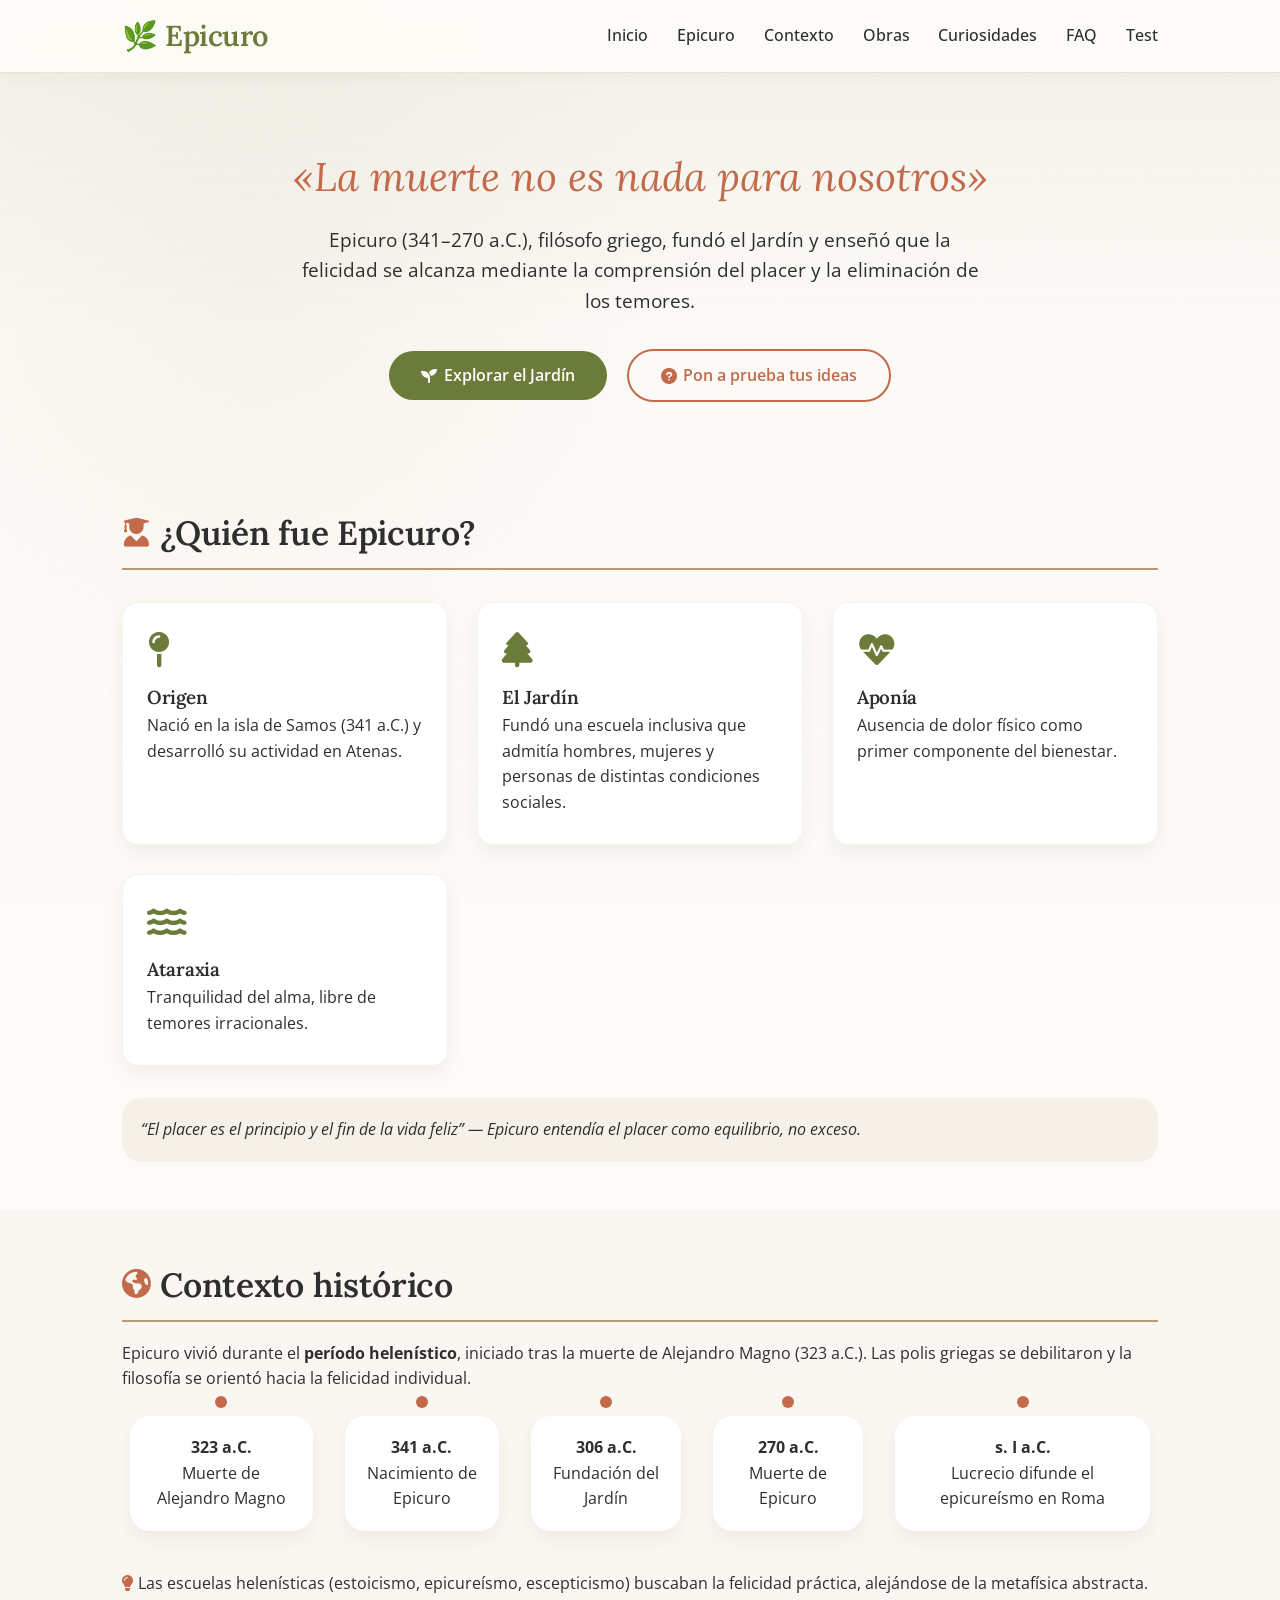
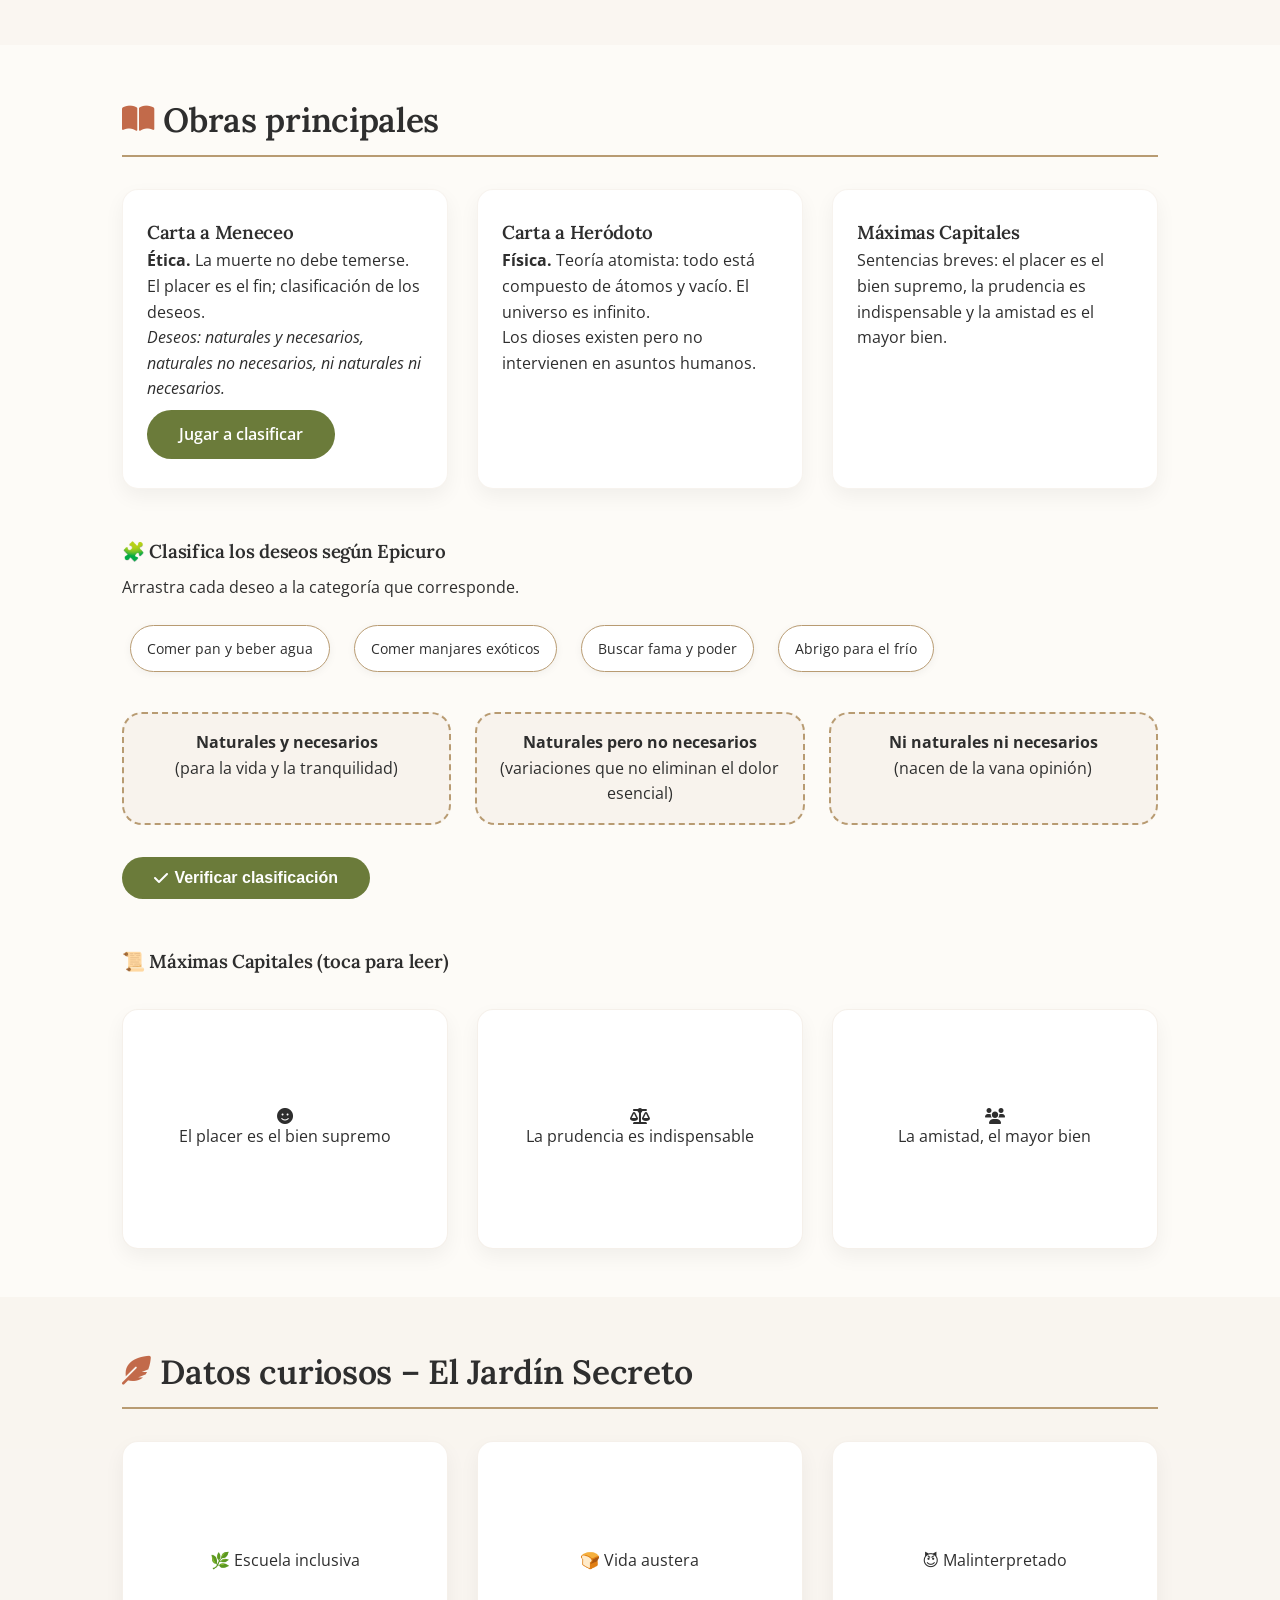
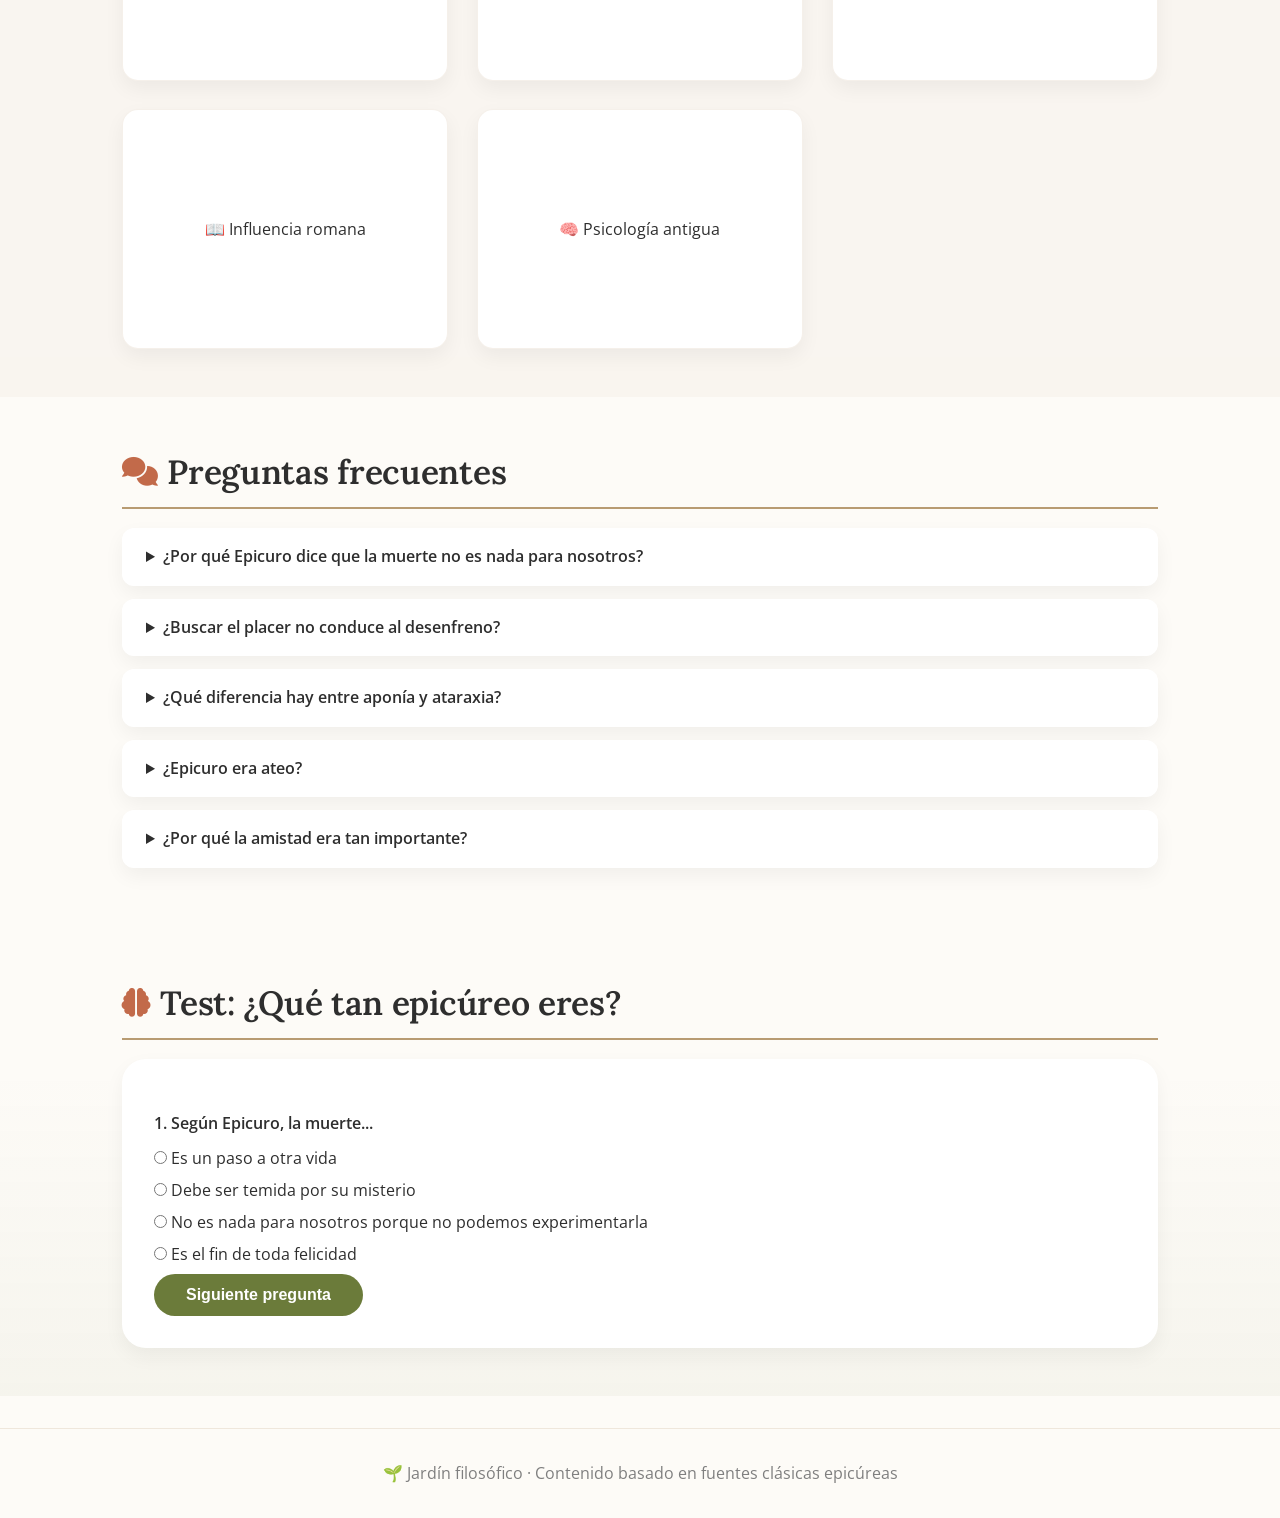
==== main.html @ 03f81d22 "Add files via upload" ====
<!DOCTYPE html>
<html lang="es">
<head>
  <meta charset="UTF-8">
  <meta name="viewport" content="width=device-width, initial-scale=1.0, viewport-fit=cover">
  <title>Epicuro · Filosofía para la felicidad</title>
  <!-- Google Fonts -->
  <link rel="preconnect" href="https://fonts.googleapis.com">
  <link rel="preconnect" href="https://fonts.gstatic.com" crossorigin>
  <link href="https://fonts.googleapis.com/css2?family=Lora:ital,wght@0,400;0,600;1,400&family=Open+Sans:wght@300;400;600&display=swap" rel="stylesheet">
  <!-- Font Awesome 6 (free CDN) -->
  <link rel="stylesheet" href="https://cdnjs.cloudflare.com/ajax/libs/font-awesome/6.0.0-beta3/css/all.min.css">
  <style>
    * {
      margin: 0;
      padding: 0;
      box-sizing: border-box;
    }

    :root {
      --fondo: #FDFBF7;
      --texto: #2E2E2E;
      --verde-oliva: #6B7B3A;
      --terracota: #C26A4A;
      --dorado-viejo: #B89B72;
      --beige-claro: #F5F0E8;
      --sombra-suave: 0 8px 20px rgba(0,0,0,0.05);
      --borde-redondo: 16px;
      --fuente-titulos: 'Lora', 'Merriweather', Georgia, serif;
      --fuente-texto: 'Open Sans', 'Lato', system-ui, sans-serif;
      --transicion: all 0.25s ease;
    }

    body {
      background-color: var(--fondo);
      color: var(--texto);
      font-family: var(--fuente-texto);
      line-height: 1.6;
      font-weight: 400;
      background-image: radial-gradient(circle at 20% 30%, rgba(184,155,114,0.08) 0%, transparent 35%);
      background-attachment: fixed;
    }

    /* Textura sutil de papel antiguo */
    body::before {
      content: "";
      position: fixed;
      top: 0;
      left: 0;
      width: 100%;
      height: 100%;
      background-image: url('data:image/svg+xml;utf8,<svg xmlns="http://www.w3.org/2000/svg" width="100" height="100" viewBox="0 0 100 100"><filter id="noise"><feTurbulence type="fractalNoise" baseFrequency="0.65" numOctaves="1" stitchTiles="stitch"/></filter><rect width="100" height="100" filter="url(%23noise)" opacity="0.03"/></svg>');
      pointer-events: none;
      z-index: -1;
    }

    h1, h2, h3 {
      font-family: var(--fuente-titulos);
      font-weight: 600;
      letter-spacing: -0.3px;
      color: #2E2E2E;
    }

    h2 {
      font-size: 2.1rem;
      margin-bottom: 1.2rem;
      display: flex;
      align-items: center;
      gap: 0.6rem;
      border-bottom: 2px solid var(--dorado-viejo);
      padding-bottom: 0.5rem;
    }

    h2 i {
      color: var(--terracota);
      font-size: 1.8rem;
    }

    .container {
      max-width: 1100px;
      margin: 0 auto;
      padding: 0 2rem;
    }

    /* Navegación fija */
    .navbar {
      background-color: rgba(253, 251, 247, 0.92);
      backdrop-filter: blur(10px);
      box-shadow: 0 2px 15px rgba(0,0,0,0.04);
      position: sticky;
      top: 0;
      z-index: 100;
      border-bottom: 1px solid rgba(184,155,114,0.25);
    }

    .nav-container {
      display: flex;
      justify-content: space-between;
      align-items: center;
      max-width: 1100px;
      margin: 0 auto;
      padding: 0.8rem 2rem;
      flex-wrap: wrap;
    }

    .logo {
      font-family: var(--fuente-titulos);
      font-size: 1.8rem;
      font-weight: 600;
      color: var(--verde-oliva);
      letter-spacing: -0.5px;
    }

    .nav-links {
      display: flex;
      gap: 1.8rem;
      list-style: none;
      flex-wrap: wrap;
    }

    .nav-links a {
      text-decoration: none;
      color: var(--texto);
      font-weight: 500;
      font-size: 1rem;
      transition: var(--transicion);
      border-bottom: 2px solid transparent;
      padding-bottom: 3px;
    }

    .nav-links a:hover {
      color: var(--terracota);
      border-bottom-color: var(--terracota);
    }

    /* Secciones generales */
    section {
      padding: 3rem 0;
      scroll-margin-top: 5rem;
    }

    .hero {
      text-align: center;
      padding: 4rem 1rem 2.5rem;
      background: linear-gradient(180deg, rgba(107,123,58,0.06) 0%, transparent 70%);
      border-radius: 0 0 60px 60px;
      margin-bottom: 1rem;
    }

    .hero blockquote {
      font-family: var(--fuente-titulos);
      font-size: 2.5rem;
      font-style: italic;
      color: var(--terracota);
      margin: 0.5rem 0 1rem;
      opacity: 0;
      transform: translateY(20px);
      animation: fadeInUp 0.8s ease forwards;
    }

    @keyframes fadeInUp {
      to { opacity: 1; transform: translateY(0); }
    }

    .hero p {
      font-size: 1.2rem;
      max-width: 700px;
      margin: 0 auto 2rem;
    }

    .btn {
      background: var(--verde-oliva);
      color: white;
      border: none;
      padding: 0.75rem 2rem;
      border-radius: 30px;
      font-weight: 600;
      font-size: 1rem;
      cursor: pointer;
      transition: 0.2s;
      display: inline-flex;
      align-items: center;
      gap: 0.4rem;
      text-decoration: none;
    }

    .btn-outline {
      background: transparent;
      border: 2px solid var(--terracota);
      color: var(--terracota);
      margin-left: 1rem;
    }

    .btn:hover {
      background: var(--terracota);
    }
    .btn-outline:hover {
      background: var(--terracota);
      color: white;
      border-color: var(--terracota);
    }

    /* Tarjetas */
    .card-grid {
      display: grid;
      grid-template-columns: repeat(auto-fit, minmax(240px, 1fr));
      gap: 1.8rem;
      margin-top: 2rem;
    }

    .card {
      background: white;
      border-radius: var(--borde-redondo);
      padding: 1.8rem 1.5rem;
      box-shadow: var(--sombra-suave);
      transition: transform 0.3s, box-shadow 0.3s;
      border: 1px solid rgba(184,155,114,0.12);
    }

    .card:hover {
      transform: translateY(-5px);
      box-shadow: 0 15px 30px rgba(0,0,0,0.08);
    }

    .card i {
      font-size: 2.2rem;
      color: var(--verde-oliva);
      margin-bottom: 1rem;
    }

    /* Flip cards (curiosidades, máximas) */
    .flip-card {
      background: transparent;
      height: 240px;
      perspective: 1000px;
      cursor: pointer;
    }
    .flip-card-inner {
      position: relative;
      width: 100%;
      height: 100%;
      transition: transform 0.6s;
      transform-style: preserve-3d;
    }
    .flip-card.flipped .flip-card-inner {
      transform: rotateY(180deg);
    }
    .flip-card-front, .flip-card-back {
      position: absolute;
      width: 100%;
      height: 100%;
      backface-visibility: hidden;
      border-radius: var(--borde-redondo);
      box-shadow: var(--sombra-suave);
      display: flex;
      flex-direction: column;
      align-items: center;
      justify-content: center;
      padding: 1.2rem;
      text-align: center;
      background: white;
      border: 1px solid rgba(184,155,114,0.15);
    }
    .flip-card-back {
      background: var(--beige-claro);
      transform: rotateY(180deg);
      justify-content: flex-start;
      overflow-y: auto;
      color: #3d3d3d;
    }

    /* Línea de tiempo */
    .timeline {
      display: flex;
      overflow-x: auto;
      gap: 2rem;
      padding: 1.5rem 0.5rem;
      scroll-snap-type: x mandatory;
    }
    .timeline-item {
      min-width: 150px;
      text-align: center;
      scroll-snap-align: center;
      background: white;
      padding: 1.2rem 1rem;
      border-radius: 20px;
      box-shadow: var(--sombra-suave);
      position: relative;
    }
    .timeline-item::after {
      content: "";
      position: absolute;
      width: 12px;
      height: 12px;
      background: var(--terracota);
      border-radius: 50%;
      top: -20px;
      left: 50%;
      transform: translateX(-50%);
    }

    /* Juego de arrastrar deseos */
    .drag-container {
      display: flex;
      gap: 1.5rem;
      flex-wrap: wrap;
      margin: 2rem 0;
    }
    .drop-zone {
      flex: 1;
      min-width: 180px;
      background: rgba(245,240,232,0.7);
      border: 2px dashed var(--dorado-viejo);
      border-radius: 20px;
      padding: 1rem;
      text-align: center;
      transition: 0.2s;
    }
    .drop-zone.drag-over {
      background: rgba(107,123,58,0.1);
      border-color: var(--verde-oliva);
    }
    .draggable {
      background: white;
      padding: 0.7rem 1rem;
      margin: 0.5rem;
      border-radius: 30px;
      box-shadow: 0 2px 8px rgba(0,0,0,0.05);
      cursor: grab;
      display: inline-block;
      user-select: none;
      font-size: 0.9rem;
      border: 1px solid var(--dorado-viejo);
    }
    .draggable:active { cursor: grabbing; }

    /* Quiz */
    .quiz-box {
      background: white;
      border-radius: 24px;
      padding: 2rem;
      box-shadow: var(--sombra-suave);
    }
    .quiz-question {
      font-weight: 600;
      margin: 1.2rem 0 0.6rem;
    }
    .quiz-option {
      display: block;
      margin: 0.4rem 0;
      cursor: pointer;
    }
    .resultado {
      font-size: 1.2rem;
      background: var(--beige-claro);
      padding: 1rem;
      border-radius: 12px;
      margin-top: 1.5rem;
    }

    /* FAQ acordeón */
    .faq details {
      background: white;
      margin: 0.8rem 0;
      padding: 1rem 1.5rem;
      border-radius: 12px;
      box-shadow: var(--sombra-suave);
    }
    .faq summary {
      font-weight: 600;
      cursor: pointer;
    }

    footer {
      text-align: center;
      padding: 2rem;
      color: #7f7f7f;
      border-top: 1px solid rgba(184,155,114,0.2);
      margin-top: 2rem;
    }

    @media (max-width: 700px) {
      .nav-container {
        flex-direction: column;
        gap: 0.8rem;
      }
      h2 {
        font-size: 1.8rem;
      }
    }
  </style>
</head>
<body>
  <nav class="navbar">
    <div class="nav-container">
      <div class="logo">🌿 Epicuro</div>
      <ul class="nav-links">
        <li><a href="#inicio">Inicio</a></li>
        <li><a href="#epicuro">Epicuro</a></li>
        <li><a href="#contexto">Contexto</a></li>
        <li><a href="#obras">Obras</a></li>
        <li><a href="#curiosidades">Curiosidades</a></li>
        <li><a href="#faq">FAQ</a></li>
        <li><a href="#test">Test</a></li>
      </ul>
    </div>
  </nav>

  <main>
    <!-- Inicio / Hero -->
    <section id="inicio" class="hero">
      <div class="container">
        <blockquote>«La muerte no es nada para nosotros»</blockquote>
        <p>Epicuro (341–270 a.C.), filósofo griego, fundó el Jardín y enseñó que la felicidad se alcanza mediante la comprensión del placer y la eliminación de los temores.</p>
        <a href="#curiosidades" class="btn"><i class="fas fa-seedling"></i> Explorar el Jardín</a>
        <a href="#test" class="btn btn-outline"><i class="fas fa-question-circle"></i> Pon a prueba tus ideas</a>
      </div>
    </section>

    <!-- Epicuro -->
    <section id="epicuro">
      <div class="container">
        <h2><i class="fas fa-user-graduate"></i> ¿Quién fue Epicuro?</h2>
        <div class="card-grid">
          <div class="card"><i class="fas fa-map-pin"></i><h3>Origen</h3><p>Nació en la isla de Samos (341 a.C.) y desarrolló su actividad en Atenas.</p></div>
          <div class="card"><i class="fas fa-tree"></i><h3>El Jardín</h3><p>Fundó una escuela inclusiva que admitía hombres, mujeres y personas de distintas condiciones sociales.</p></div>
          <div class="card"><i class="fas fa-heartbeat"></i><h3>Aponía</h3><p>Ausencia de dolor físico como primer componente del bienestar.</p></div>
          <div class="card"><i class="fas fa-water"></i><h3>Ataraxia</h3><p>Tranquilidad del alma, libre de temores irracionales.</p></div>
        </div>
        <p style="margin-top:2rem; font-style:italic; background:var(--beige-claro); padding:1.2rem; border-radius:20px;">
          “El placer es el principio y el fin de la vida feliz” — Epicuro entendía el placer como equilibrio, no exceso.
        </p>
      </div>
    </section>

    <!-- Contexto histórico -->
    <section id="contexto" style="background:rgba(245,240,232,0.4);">
      <div class="container">
        <h2><i class="fas fa-globe-americas"></i> Contexto histórico</h2>
        <p>Epicuro vivió durante el <strong>período helenístico</strong>, iniciado tras la muerte de Alejandro Magno (323 a.C.). Las polis griegas se debilitaron y la filosofía se orientó hacia la felicidad individual.</p>
        <div class="timeline">
          <div class="timeline-item"><strong>323 a.C.</strong><br>Muerte de Alejandro Magno</div>
          <div class="timeline-item"><strong>341 a.C.</strong><br>Nacimiento de Epicuro</div>
          <div class="timeline-item"><strong>306 a.C.</strong><br>Fundación del Jardín</div>
          <div class="timeline-item"><strong>270 a.C.</strong><br>Muerte de Epicuro</div>
          <div class="timeline-item"><strong>s. I a.C.</strong><br>Lucrecio difunde el epicureísmo en Roma</div>
        </div>
        <p style="margin-top:1rem;"><i class="fas fa-lightbulb" style="color:var(--terracota);"></i> Las escuelas helenísticas (estoicismo, epicureísmo, escepticismo) buscaban la felicidad práctica, alejándose de la metafísica abstracta.</p>
      </div>
    </section>

    <!-- Obras principales -->
    <section id="obras">
      <div class="container">
        <h2><i class="fas fa-book-open"></i> Obras principales</h2>
        <div class="card-grid">
          <!-- Carta a Meneceo -->
          <div class="card">
            <h3>Carta a Meneceo</h3>
            <p><strong>Ética.</strong> La muerte no debe temerse. El placer es el fin; clasificación de los deseos.</p>
            <p><em>Deseos: naturales y necesarios, naturales no necesarios, ni naturales ni necesarios.</em></p>
            <a href="#juego-deseos" class="btn" style="margin-top:0.5rem;">Jugar a clasificar</a>
          </div>
          <!-- Carta a Heródoto -->
          <div class="card">
            <h3>Carta a Heródoto</h3>
            <p><strong>Física.</strong> Teoría atomista: todo está compuesto de átomos y vacío. El universo es infinito.</p>
            <p>Los dioses existen pero no intervienen en asuntos humanos.</p>
          </div>
          <!-- Máximas Capitales -->
          <div class="card">
            <h3>Máximas Capitales</h3>
            <p>Sentencias breves: el placer es el bien supremo, la prudencia es indispensable y la amistad es el mayor bien.</p>
          </div>
        </div>

        <!-- Juego de deseos (Carta a Meneceo) -->
        <div id="juego-deseos" style="margin-top:3rem;">
          <h3 style="font-family:var(--fuente-titulos); margin-bottom:0.5rem;">🧩 Clasifica los deseos según Epicuro</h3>
          <p>Arrastra cada deseo a la categoría que corresponde.</p>
          <div id="items-container" style="margin:1rem 0; display:flex; flex-wrap:wrap; gap:0.5rem;">
            <div class="draggable" draggable="true" id="item1" data-correct="natural-necesario">Comer pan y beber agua</div>
            <div class="draggable" draggable="true" id="item2" data-correct="natural-no-necesario">Comer manjares exóticos</div>
            <div class="draggable" draggable="true" id="item3" data-correct="no-natural">Buscar fama y poder</div>
            <div class="draggable" draggable="true" id="item4" data-correct="natural-necesario">Abrigo para el frío</div>
          </div>
          <div class="drag-container">
            <div class="drop-zone" data-accept="natural-necesario">
              <h4>Naturales y necesarios</h4>
              <p>(para la vida y la tranquilidad)</p>
            </div>
            <div class="drop-zone" data-accept="natural-no-necesario">
              <h4>Naturales pero no necesarios</h4>
              <p>(variaciones que no eliminan el dolor esencial)</p>
            </div>
            <div class="drop-zone" data-accept="no-natural">
              <h4>Ni naturales ni necesarios</h4>
              <p>(nacen de la vana opinión)</p>
            </div>
          </div>
          <button id="verificar-deseos" class="btn"><i class="fas fa-check"></i> Verificar clasificación</button>
          <p id="feedback-deseos" style="margin-top:0.8rem; font-weight:600;"></p>
        </div>

        <!-- Máximas capitales flip cards -->
        <h3 style="margin-top:3rem;">📜 Máximas Capitales (toca para leer)</h3>
        <div class="card-grid" style="grid-template-columns: repeat(auto-fit, minmax(200px,1fr));">
          <div class="flip-card" onclick="this.classList.toggle('flipped')">
            <div class="flip-card-inner">
              <div class="flip-card-front"><i class="fas fa-smile"></i> El placer es el bien supremo</div>
              <div class="flip-card-back">La vida feliz requiere moderación; el placer verdadero es ausencia de dolor.</div>
            </div>
          </div>
          <div class="flip-card" onclick="this.classList.toggle('flipped')">
            <div class="flip-card-inner">
              <div class="flip-card-front"><i class="fas fa-balance-scale"></i> La prudencia es indispensable</div>
              <div class="flip-card-back">Elegir bien los placeres evita sufrimientos futuros.</div>
            </div>
          </div>
          <div class="flip-card" onclick="this.classList.toggle('flipped')">
            <div class="flip-card-inner">
              <div class="flip-card-front"><i class="fas fa-users"></i> La amistad, el mayor bien</div>
              <div class="flip-card-back">Proporciona seguridad, apoyo y bienestar emocional.</div>
            </div>
          </div>
        </div>
      </div>
    </section>

    <!-- Curiosidades -->
    <section id="curiosidades" style="background:rgba(184,155,114,0.06);">
      <div class="container">
        <h2><i class="fas fa-feather-alt"></i> Datos curiosos – El Jardín Secreto</h2>
        <div class="card-grid">
          <div class="flip-card" onclick="this.classList.toggle('flipped')">
            <div class="flip-card-inner">
              <div class="flip-card-front">🌿 Escuela inclusiva</div>
              <div class="flip-card-back">Mujeres, esclavos y personas de toda condición eran bienvenidos en El Jardín.</div>
            </div>
          </div>
          <div class="flip-card" onclick="this.classList.toggle('flipped')">
            <div class="flip-card-inner">
              <div class="flip-card-front">🍞 Vida austera</div>
              <div class="flip-card-back">Epicuro comía principalmente pan, agua y aceitunas; su placer no era el lujo.</div>
            </div>
          </div>
          <div class="flip-card" onclick="this.classList.toggle('flipped')">
            <div class="flip-card-inner">
              <div class="flip-card-front">😈 Malinterpretado</div>
              <div class="flip-card-back">Se le acusó de hedonismo extremo, pero defendía la moderación.</div>
            </div>
          </div>
          <div class="flip-card" onclick="this.classList.toggle('flipped')">
            <div class="flip-card-inner">
              <div class="flip-card-front">📖 Influencia romana</div>
              <div class="flip-card-back">El poeta Lucrecio llevó el epicureísmo a Roma con <em>De rerum natura</em>.</div>
            </div>
          </div>
          <div class="flip-card" onclick="this.classList.toggle('flipped')">
            <div class="flip-card-inner">
              <div class="flip-card-front">🧠 Psicología antigua</div>
              <div class="flip-card-back">Su enfoque en eliminar miedos anticipa el bienestar emocional moderno.</div>
            </div>
          </div>
        </div>
      </div>
    </section>

    <!-- FAQ -->
    <section id="faq">
      <div class="container">
        <h2><i class="fas fa-comments"></i> Preguntas frecuentes</h2>
        <div class="faq">
          <details><summary>¿Por qué Epicuro dice que la muerte no es nada para nosotros?</summary><p>Porque mientras vivimos, la muerte no está presente; cuando ocurre, dejamos de existir y no hay sensación alguna.</p></details>
          <details><summary>¿Buscar el placer no conduce al desenfreno?</summary><p>No en el epicureísmo: el placer supremo es la ausencia de dolor (aponía) y la serenidad del alma (ataraxia), no el exceso.</p></details>
          <details><summary>¿Qué diferencia hay entre aponía y ataraxia?</summary><p>Aponía es la ausencia de dolor físico; ataraxia, la tranquilidad mental libre de miedos.</p></details>
          <details><summary>¿Epicuro era ateo?</summary><p>No. Creía que los dioses existen, pero son indiferentes a los asuntos humanos y no debemos temerles.</p></details>
          <details><summary>¿Por qué la amistad era tan importante?</summary><p>Porque brinda seguridad y apoyo; Epicuro la consideraba el mayor bien que la sabiduría procura para la felicidad.</p></details>
        </div>
      </div>
    </section>

    <!-- Test interactivo -->
    <section id="test" style="background: linear-gradient(0deg, rgba(107,123,58,0.05) 0%, transparent 70%);">
      <div class="container">
        <h2><i class="fas fa-brain"></i> Test: ¿Qué tan epicúreo eres?</h2>
        <div class="quiz-box" id="quiz">
          <div id="pregunta-container"></div>
          <button id="siguiente-btn" class="btn" style="display:none;">Siguiente pregunta</button>
          <div id="resultado-final" class="resultado" style="display:none;"></div>
        </div>
      </div>
    </section>
  </main>

  <footer>
    <p>🌱 Jardín filosófico · Contenido basado en fuentes clásicas epicúreas</p>
  </footer>

  <script>
    (function() {
      // Smooth scroll para enlaces internos
      document.querySelectorAll('a[href^="#"]').forEach(anchor => {
        anchor.addEventListener('click', function(e) {
          e.preventDefault();
          const target = document.querySelector(this.getAttribute('href'));
          if(target) target.scrollIntoView({ behavior: 'smooth' });
        });
      });

      // Drag & Drop deseos
      const draggables = document.querySelectorAll('.draggable');
      const dropZones = document.querySelectorAll('.drop-zone');
      let draggedItem = null;

      draggables.forEach(d => {
        d.addEventListener('dragstart', e => {
          draggedItem = d;
          e.dataTransfer.setData('text/plain', d.id);
          setTimeout(() => d.style.opacity = '0.4', 0);
        });
        d.addEventListener('dragend', e => {
          d.style.opacity = '1';
          draggedItem = null;
          dropZones.forEach(zone => zone.classList.remove('drag-over'));
        });
      });

      dropZones.forEach(zone => {
        zone.addEventListener('dragover', e => {
          e.preventDefault();
          zone.classList.add('drag-over');
        });
        zone.addEventListener('dragleave', () => zone.classList.remove('drag-over'));
        zone.addEventListener('drop', e => {
          e.preventDefault();
          zone.classList.remove('drag-over');
          if(draggedItem) {
            zone.appendChild(draggedItem);
            draggedItem.style.opacity = '1';
            draggedItem = null;
          }
        });
      });

      // Permitir soltar en el contenedor general también (para devolver)
      const itemsContainer = document.getElementById('items-container');
      itemsContainer.addEventListener('dragover', e => e.preventDefault());
      itemsContainer.addEventListener('drop', e => {
        e.preventDefault();
        if(draggedItem) {
          itemsContainer.appendChild(draggedItem);
          draggedItem.style.opacity = '1';
          draggedItem = null;
        }
      });

      // Verificar clasificación
      document.getElementById('verificar-deseos').addEventListener('click', () => {
        let correctos = 0;
        let total = draggables.length;
        dropZones.forEach(zone => {
          const accept = zone.dataset.accept;
          const children = zone.querySelectorAll('.draggable');
          children.forEach(child => {
            if(child.dataset.correct === accept) correctos++;
          });
        });
        const feedback = document.getElementById('feedback-deseos');
        if(correctos === total) {
          feedback.innerHTML = '✅ ¡Perfecto! Has comprendido la clasificación epicúrea.';
          feedback.style.color = 'var(--verde-oliva)';
        } else {
          feedback.innerHTML = `⚠️ Tienes ${correctos} de ${total} correctos. Revisa las categorías.`;
          feedback.style.color = 'var(--terracota)';
        }
      });

      // Quiz lógica
      const preguntas = [
        { 
          pregunta: "Según Epicuro, la muerte...",
          opciones: ["Es un paso a otra vida", "Debe ser temida por su misterio", "No es nada para nosotros porque no podemos experimentarla", "Es el fin de toda felicidad"],
          correcta: 2
        },
        {
          pregunta: "El placer epicúreo se define mejor como:",
          opciones: ["Indulgencia en todos los deseos", "Ausencia de dolor y perturbación", "Riqueza y poder", "Placeres intensos pero breves"],
          correcta: 1
        },
        {
          pregunta: "¿Qué son la aponía y la ataraxia?",
          opciones: ["Dos dioses griegos", "Ausencia de dolor físico y tranquilidad del alma", "Tipos de deseos naturales", "Métodos de estudio"],
          correcta: 1
        },
        {
          pregunta: "¿Cómo consideraba Epicuro a los dioses?",
          opciones: ["Inexistentes", "Seres que castigan a los humanos", "Existen pero no intervienen en asuntos humanos", "Hay que adorarlos para ser felices"],
          correcta: 2
        },
        {
          pregunta: "El mayor bien que procura la sabiduría según Epicuro es:",
          opciones: ["La riqueza", "La salud", "La amistad", "El conocimiento"],
          correcta: 2
        }
      ];

      let preguntaActual = 0;
      let respuestasUsuario = new Array(preguntas.length).fill(null);
      const preguntaContainer = document.getElementById('pregunta-container');
      const siguienteBtn = document.getElementById('siguiente-btn');
      const resultadoFinal = document.getElementById('resultado-final');

      function mostrarPregunta(indice) {
        if(indice >= preguntas.length) {
          mostrarResultado();
          return;
        }
        const q = preguntas[indice];
        let html = `<p class="quiz-question">${indice+1}. ${q.pregunta}</p>`;
        q.opciones.forEach((op, i) => {
          html += `<label class="quiz-option"><input type="radio" name="quiz" value="${i}" ${respuestasUsuario[indice] == i ? 'checked' : ''}> ${op}</label>`;
        });
        preguntaContainer.innerHTML = html;
        siguienteBtn.style.display = 'inline-block';
        if(indice === preguntas.length-1) siguienteBtn.textContent = 'Ver resultado';
        else siguienteBtn.textContent = 'Siguiente pregunta';
        
        // listener para radio
        document.querySelectorAll('input[name="quiz"]').forEach(radio => {
          radio.addEventListener('change', (e) => {
            respuestasUsuario[indice] = parseInt(e.target.value);
          });
        });
        // Si ya respondió, mantener selección
        if(respuestasUsuario[indice] !== null) {
          const radio = document.querySelector(`input[name="quiz"][value="${respuestasUsuario[indice]}"]`);
          if(radio) radio.checked = true;
        }
      }

      function mostrarResultado() {
        let aciertos = 0;
        preguntas.forEach((q, idx) => {
          if(respuestasUsuario[idx] === q.correcta) aciertos++;
        });
        let perfil = '';
        if(aciertos === 5) perfil = '🏛️ Sabio del Jardín: dominas la filosofía epicúrea.';
        else if(aciertos >= 3) perfil = '🍃 En busca de la ataraxia: vas por buen camino.';
        else perfil = '🤔 Hedonista confundido: repasa las enseñanzas de Epicuro.';
        
        preguntaContainer.innerHTML = '';
        siguienteBtn.style.display = 'none';
        resultadoFinal.style.display = 'block';
        resultadoFinal.innerHTML = `<strong>${perfil}</strong><br>Has acertado ${aciertos} de ${preguntas.length}.`;
      }

      siguienteBtn.addEventListener('click', () => {
        // Validar que haya seleccionado algo
        const seleccionado = document.querySelector('input[name="quiz"]:checked');
        if(!seleccionado) {
          alert('Por favor selecciona una opción antes de continuar.');
          return;
        }
        respuestasUsuario[preguntaActual] = parseInt(seleccionado.value);
        preguntaActual++;
        mostrarPregunta(preguntaActual);
      });

      // Iniciar quiz
      mostrarPregunta(0);

      // Reiniciar quiz al cambiar sección? No necesario.
    })();
  </script>
</body>
</html>
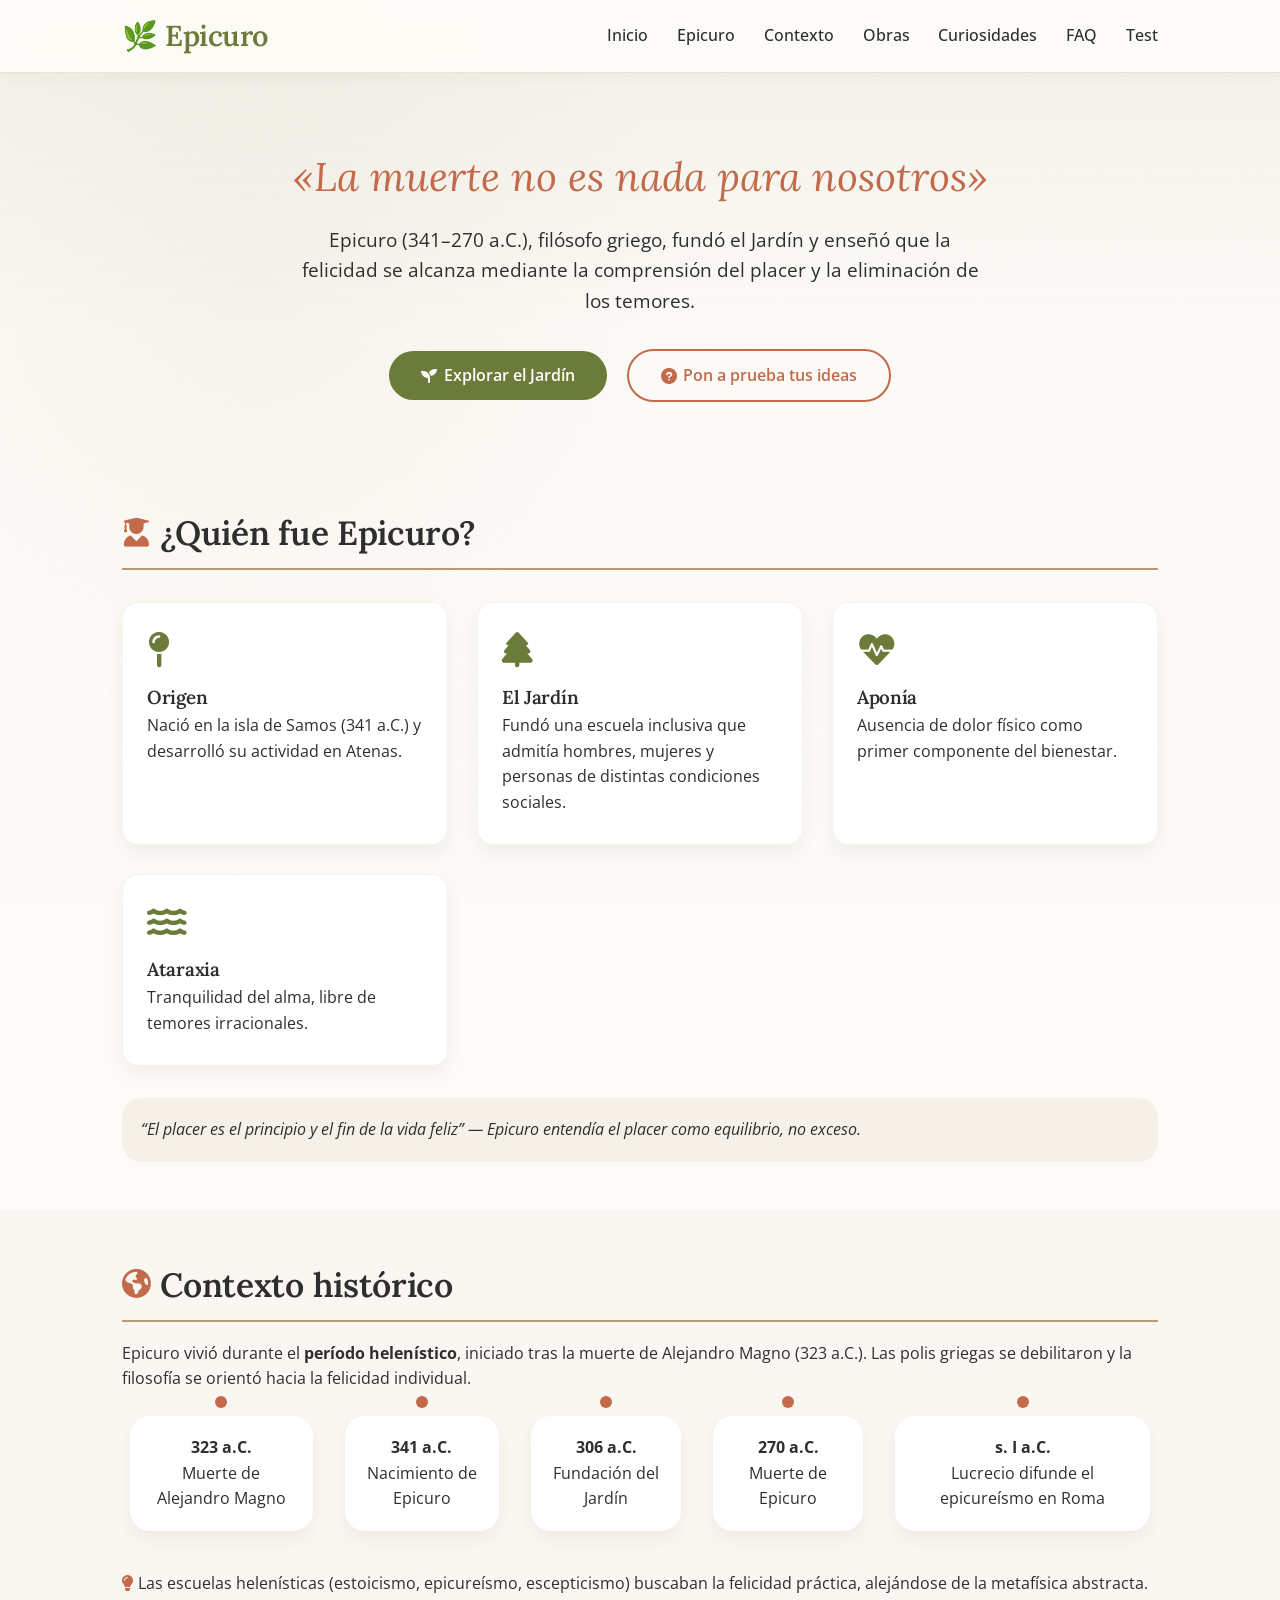
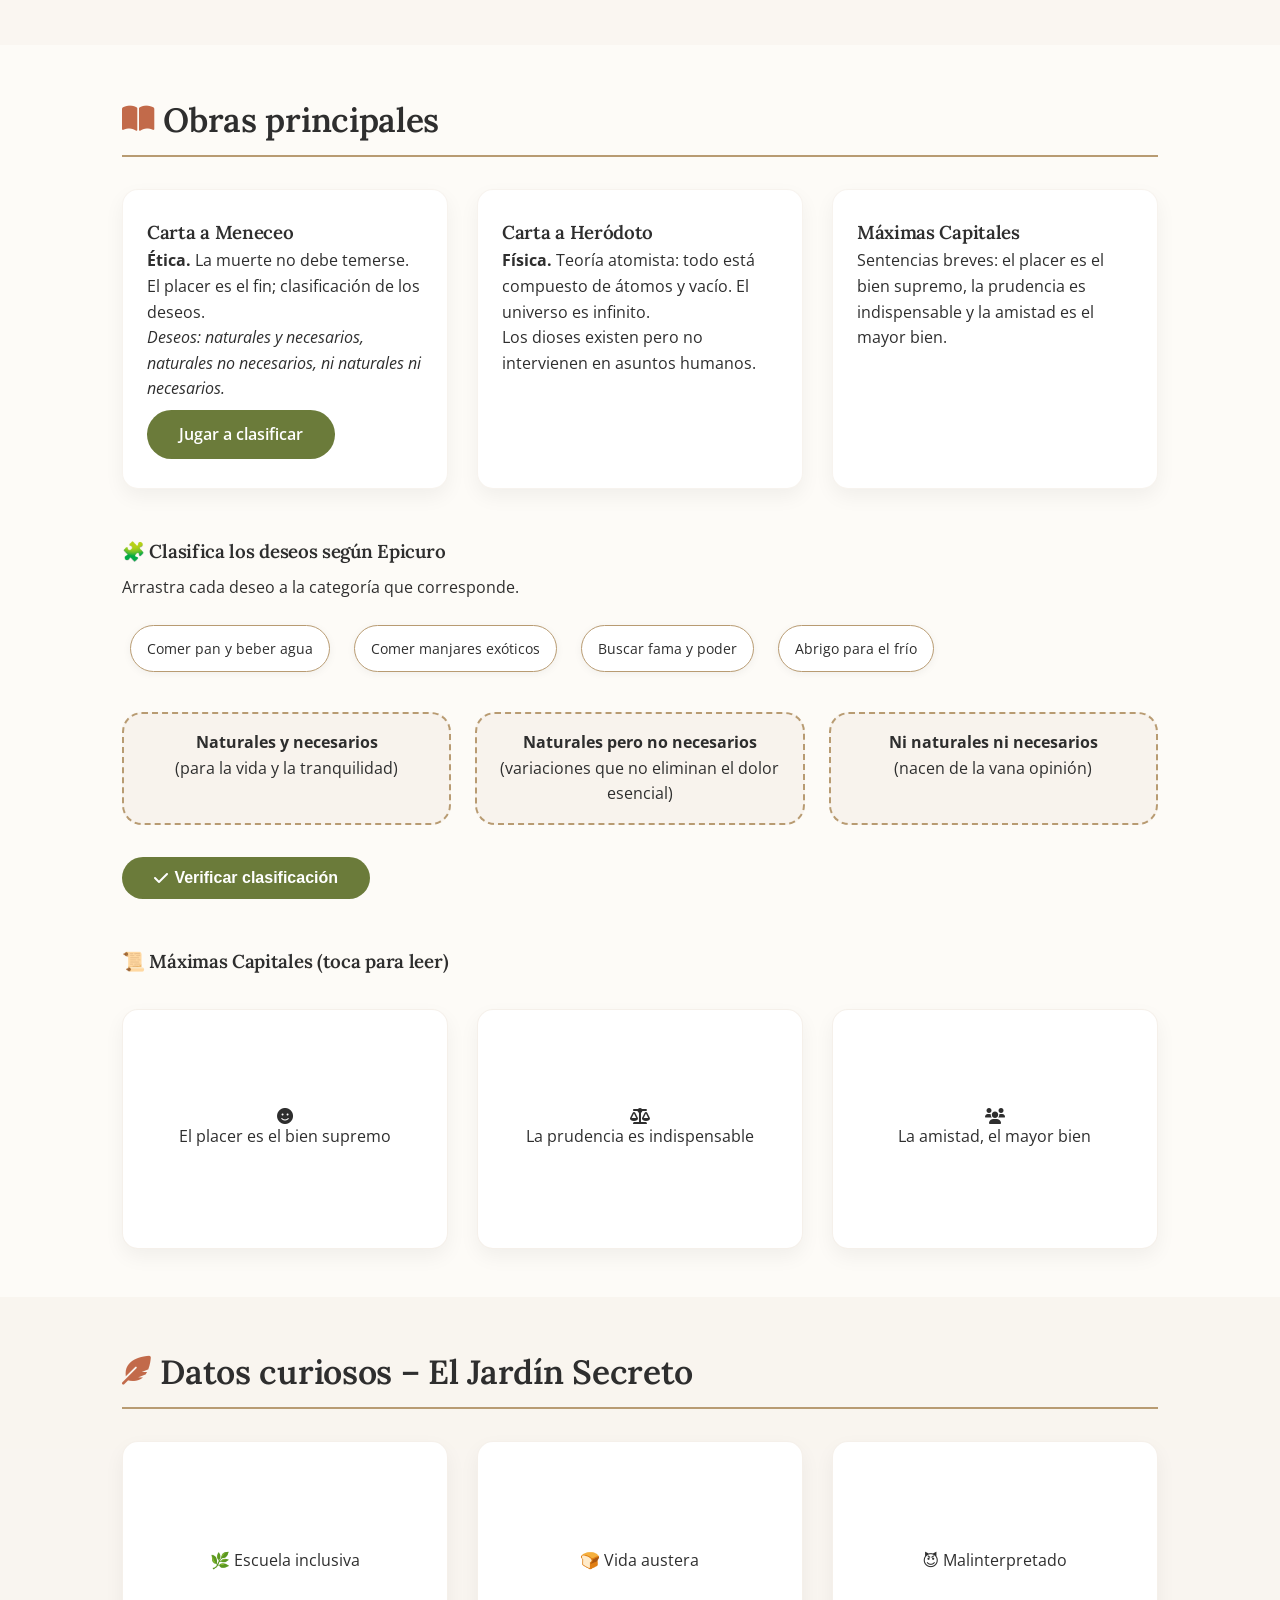
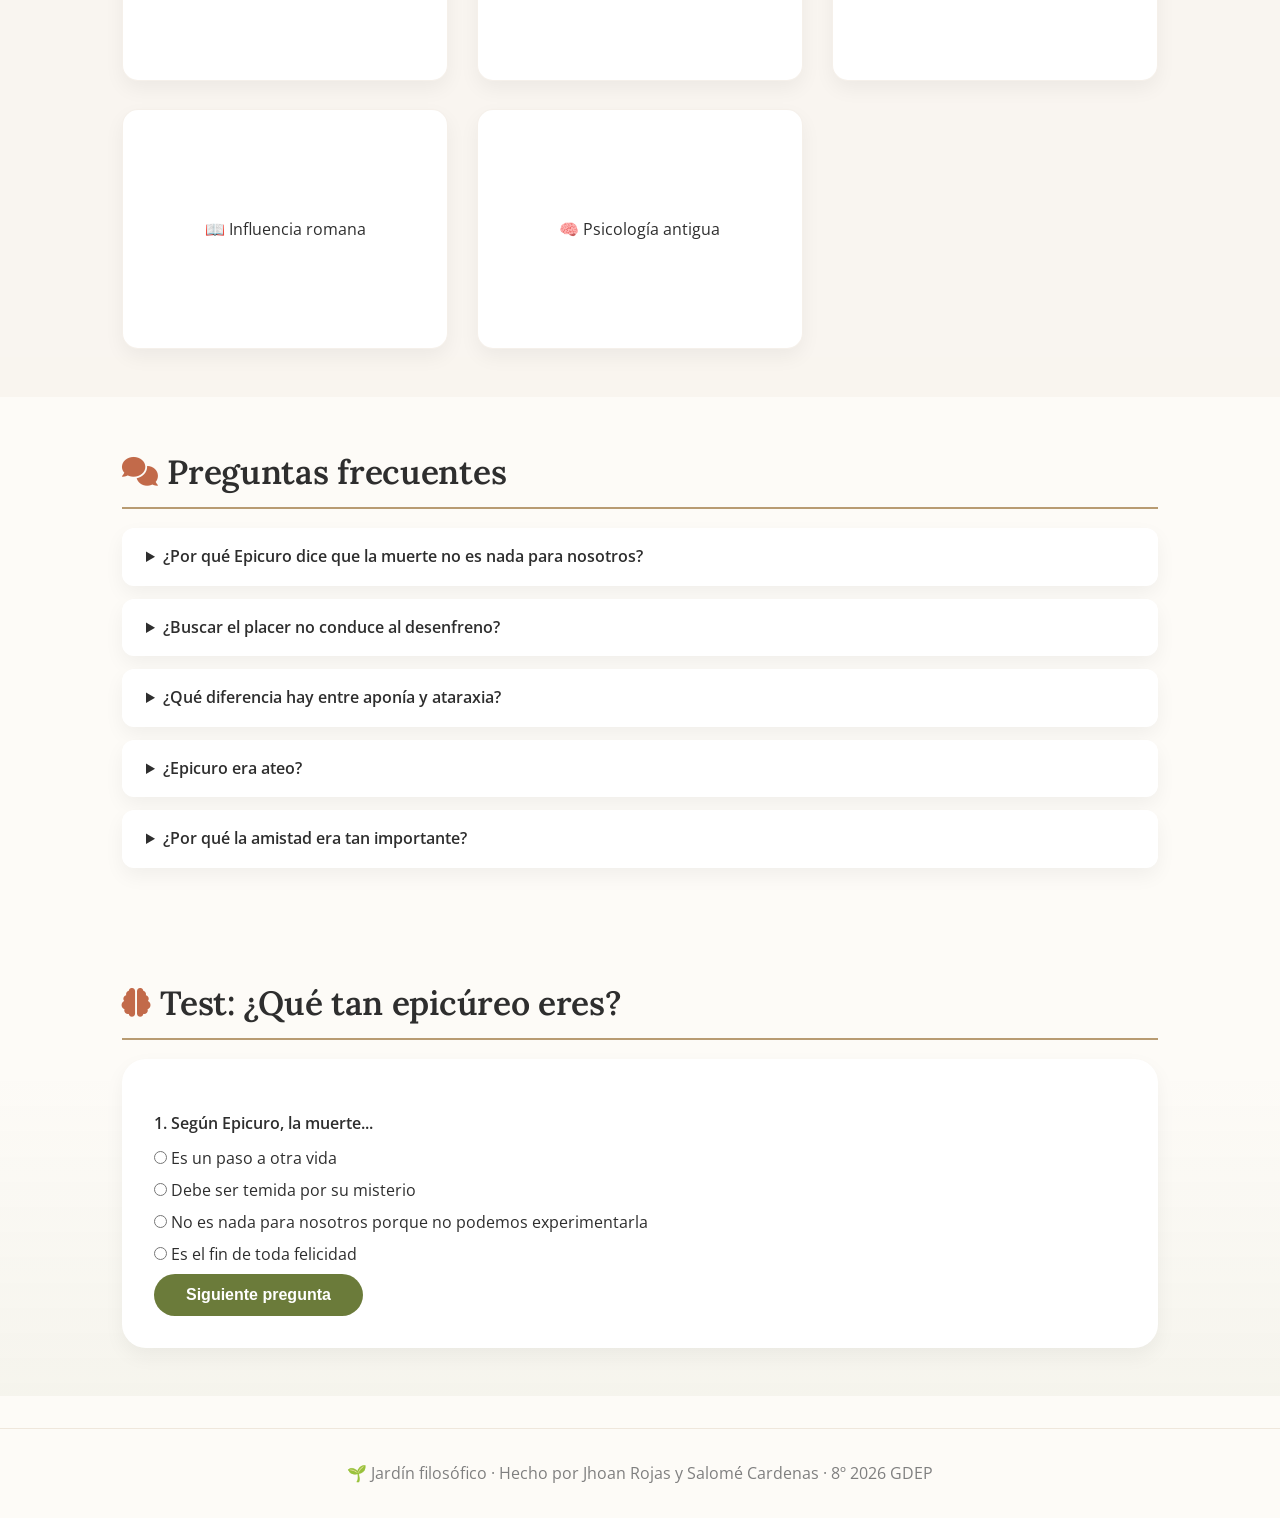
==== commit f626ae82: "Update footer content with new attribution" ====
--- a/main.html
+++ b/main.html
@@ -3,6 +3,7 @@
 <head>
   <meta charset="UTF-8">
   <meta name="viewport" content="width=device-width, initial-scale=1.0, viewport-fit=cover">
+  <!-- Realizado por Jhoan R. -->
   <title>Epicuro · Filosofía para la felicidad</title>
   <!-- Google Fonts -->
   <link rel="preconnect" href="https://fonts.googleapis.com">
@@ -594,7 +595,7 @@
   </main>
 
   <footer>
-    <p>🌱 Jardín filosófico · Contenido basado en fuentes clásicas epicúreas</p>
+    <p>🌱 Jardín filosófico · Hecho por Jhoan Rojas y Salomé Cardenas · 8º 2026 GDEP</p>
   </footer>
 
   <script>
@@ -774,4 +775,5 @@
     })();
   </script>
 </body>
-</html>+</html>
+<!-- Realizado por Jhoan R. -->
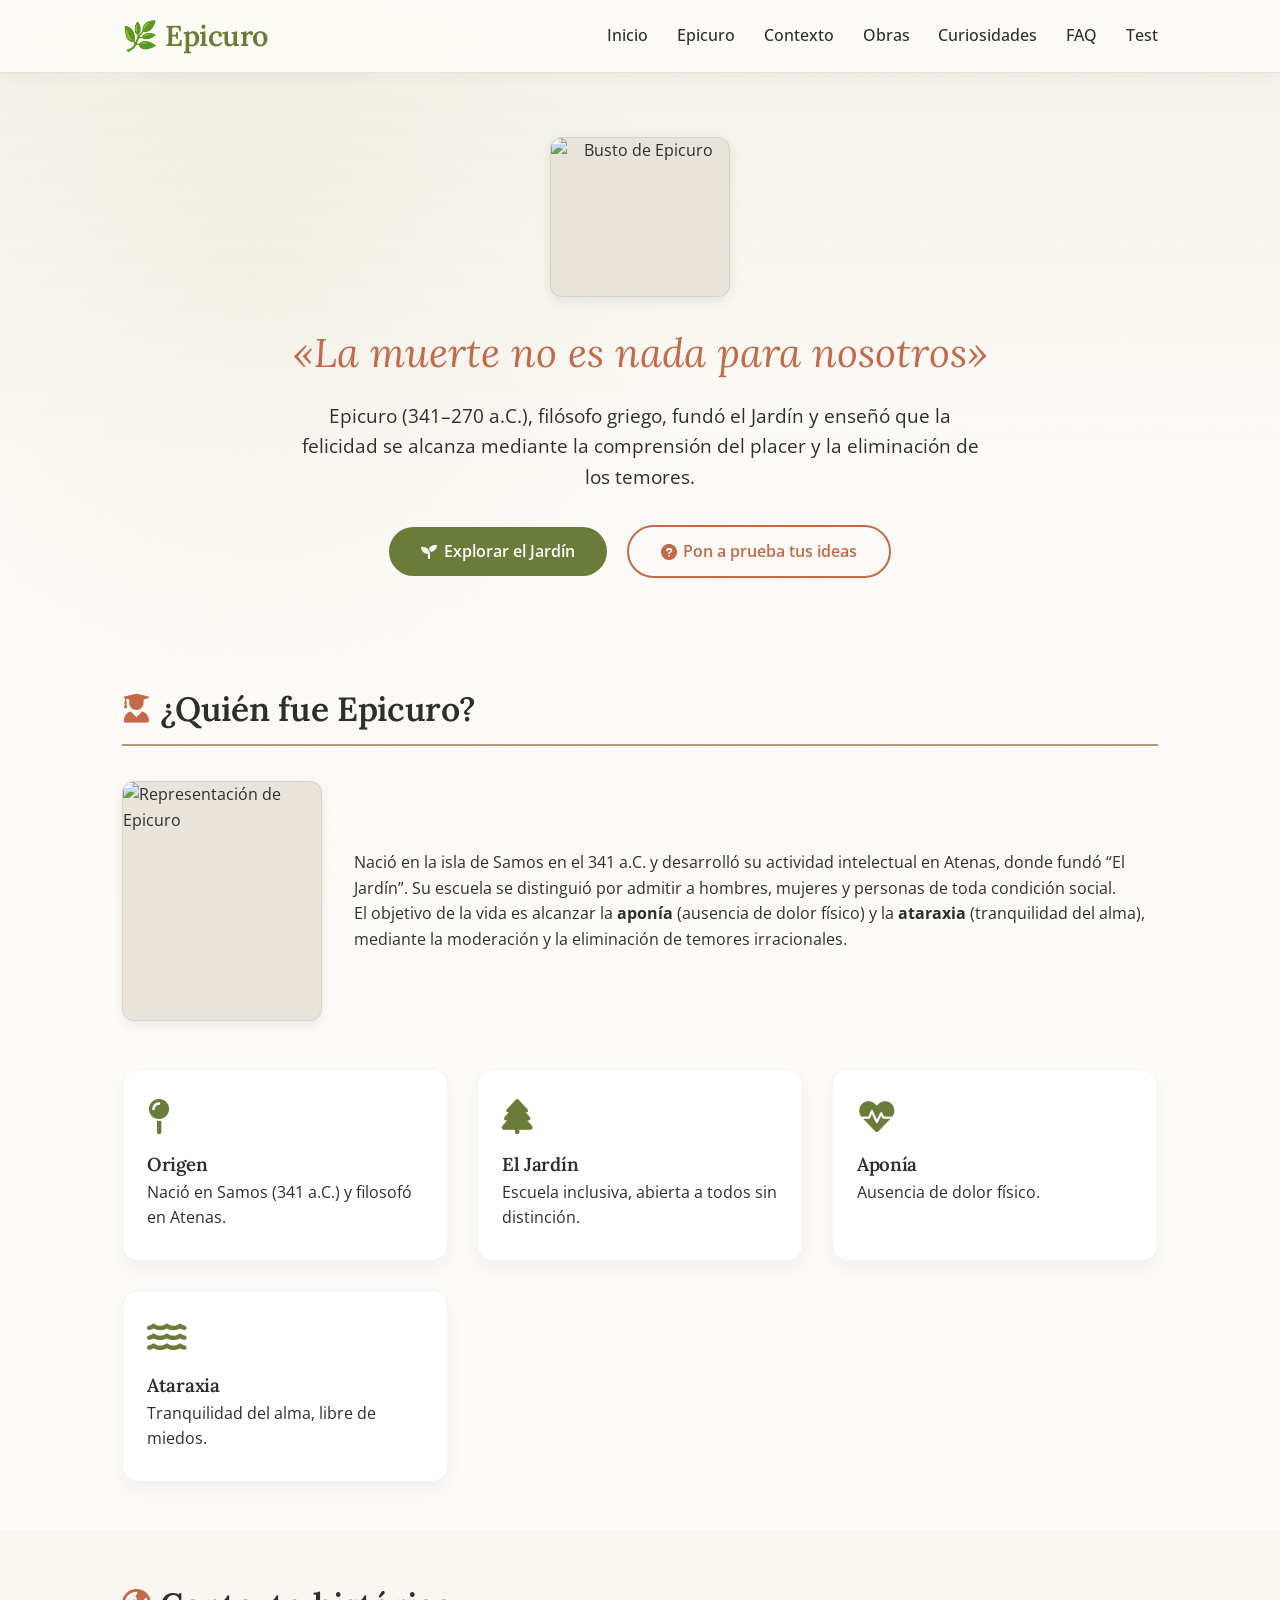
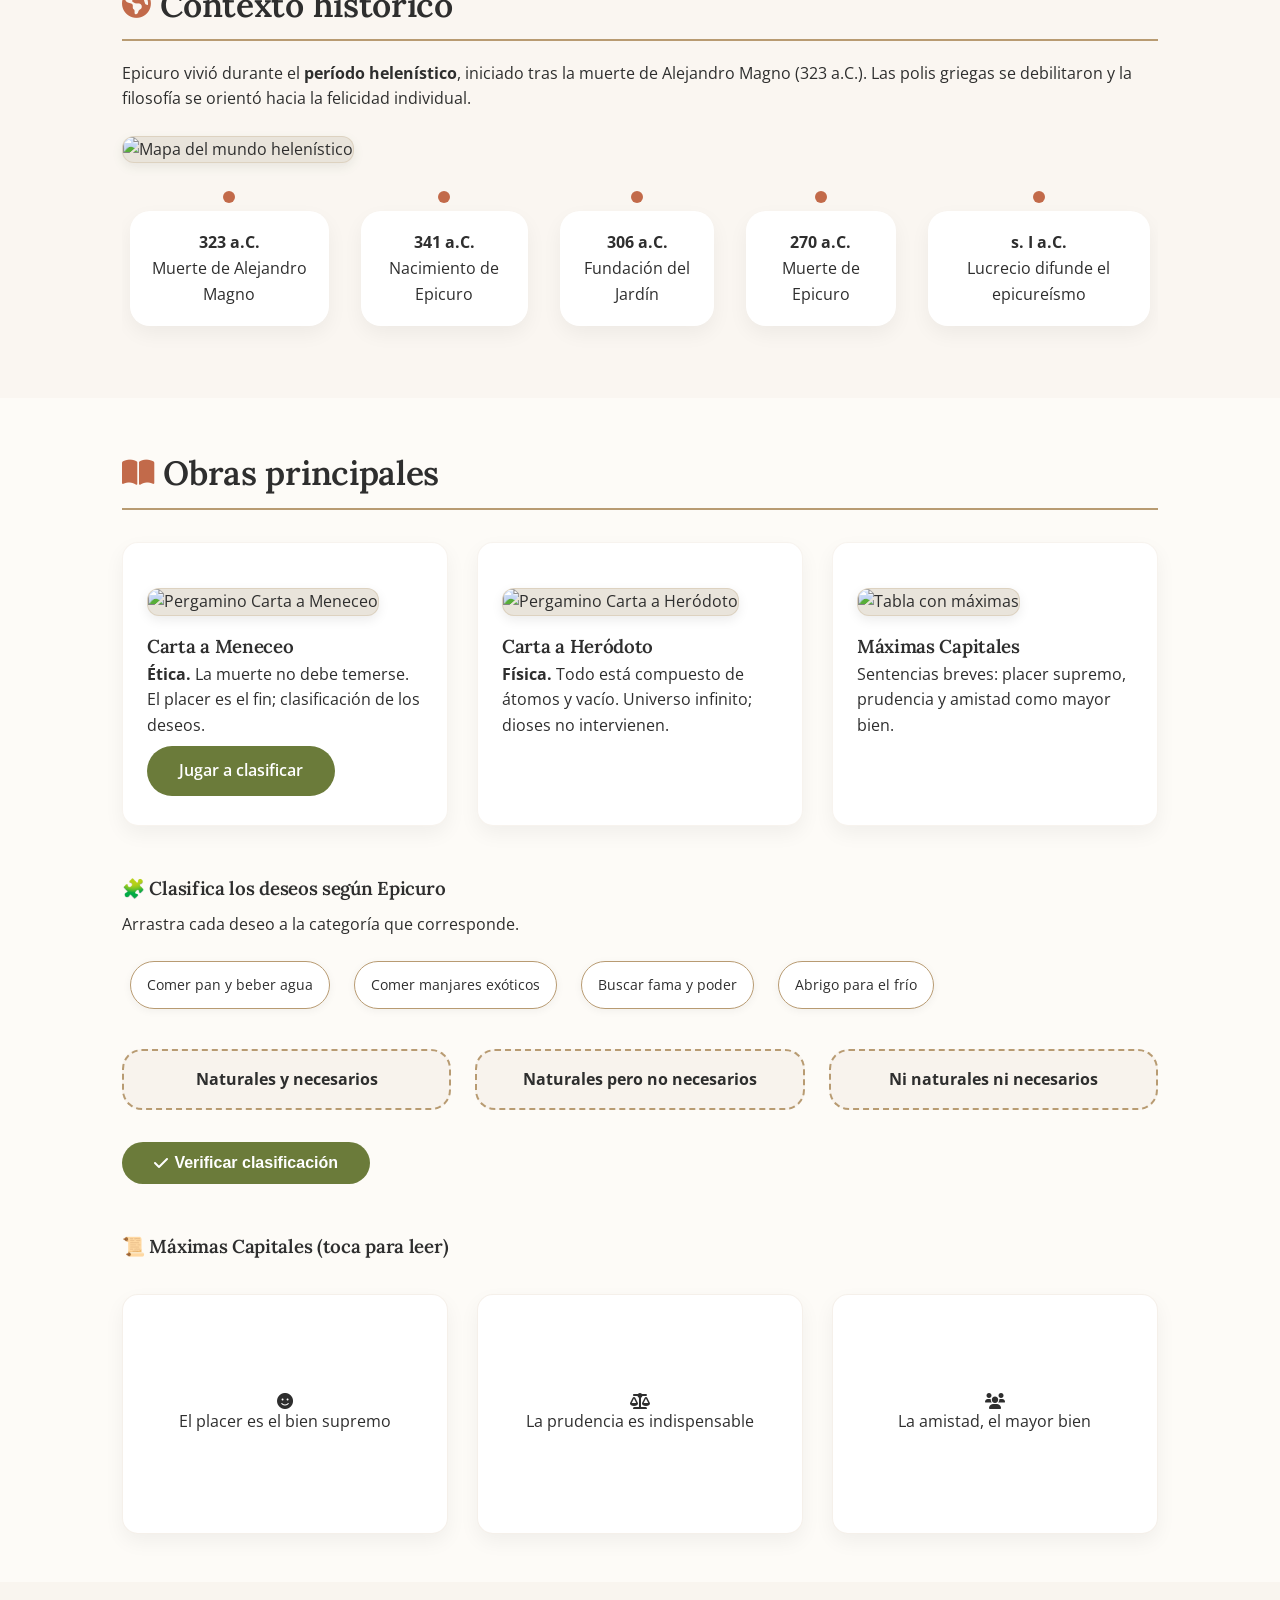
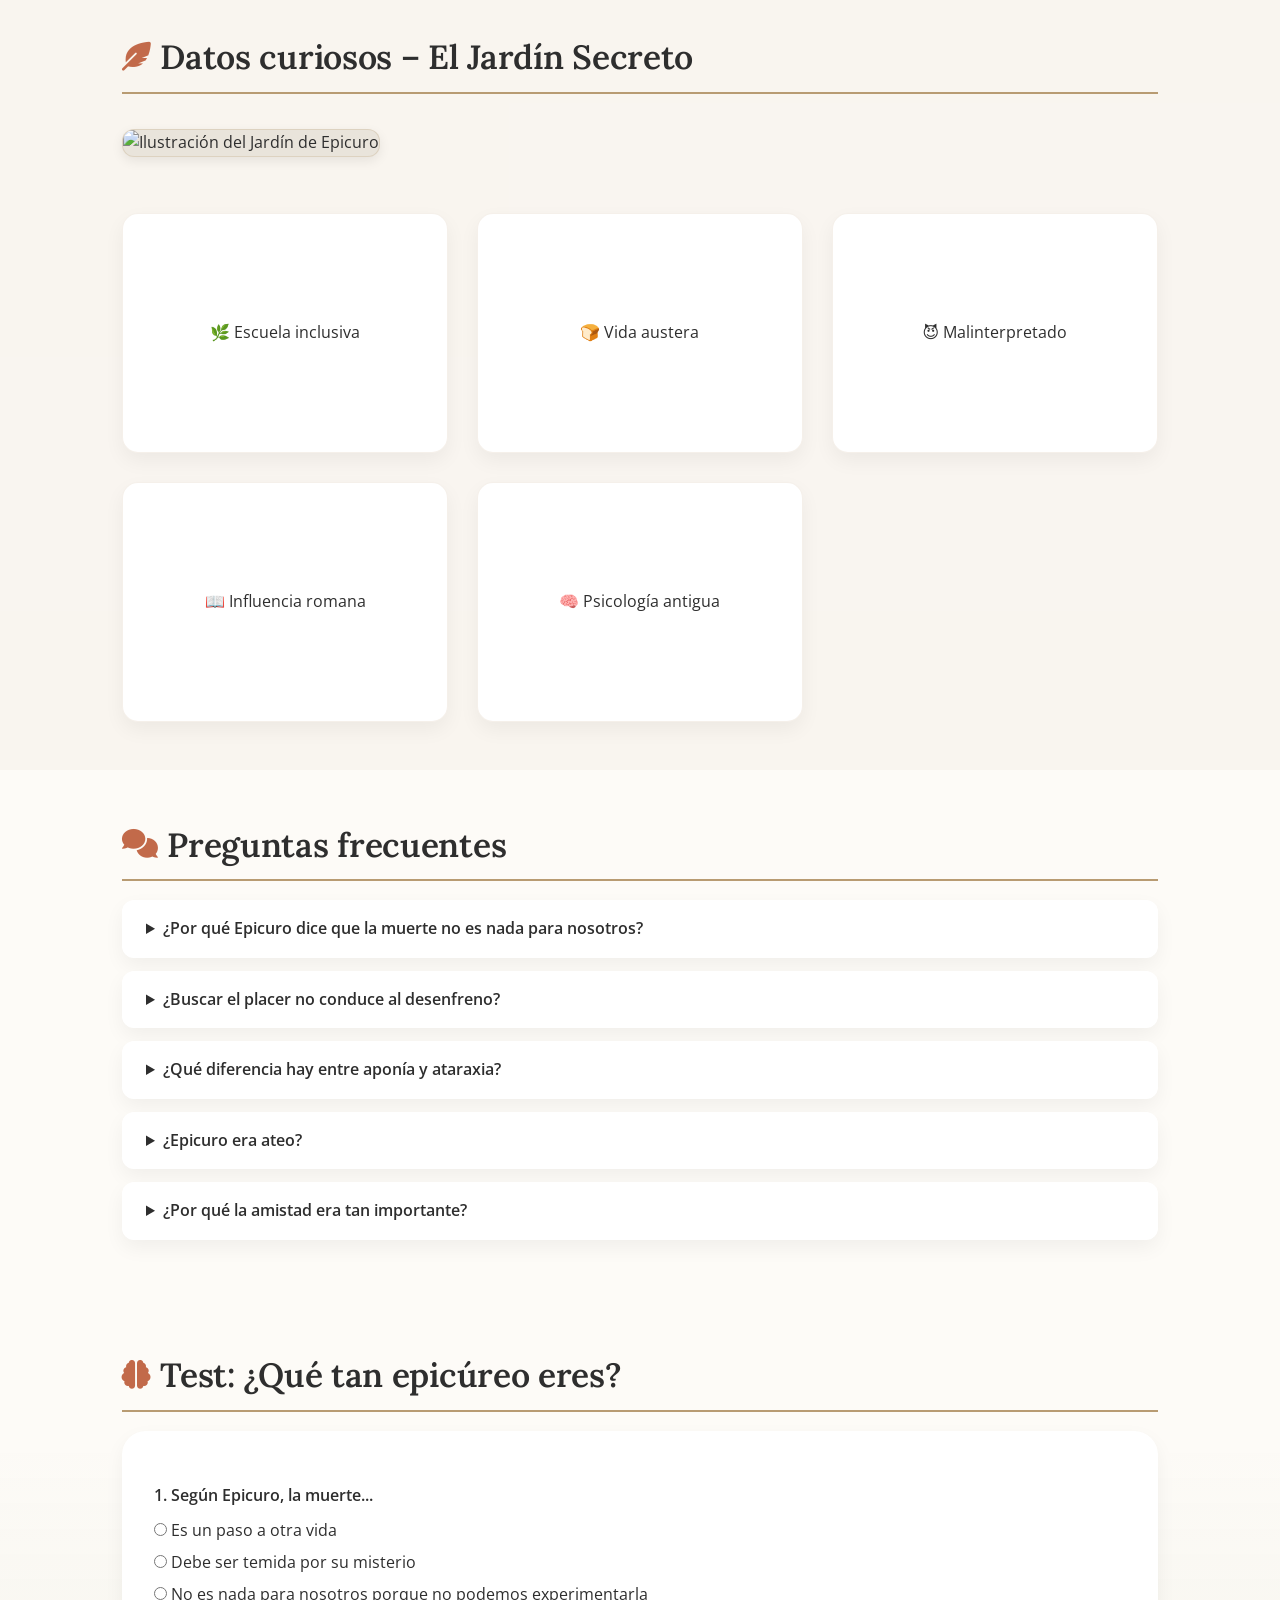
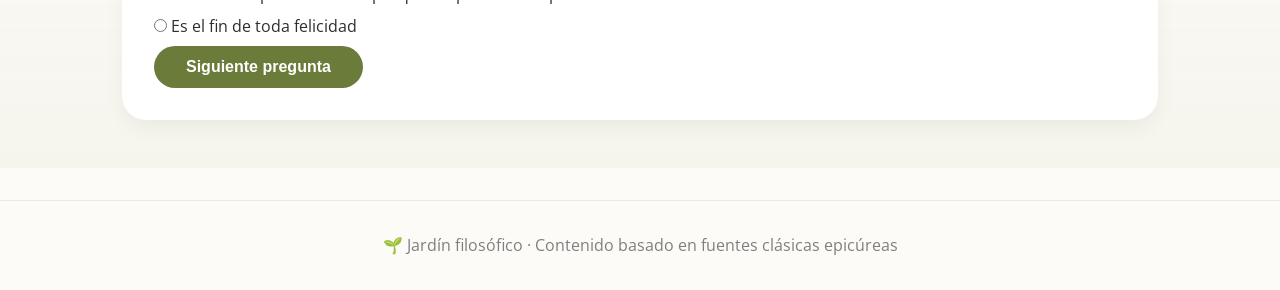
==== commit 346e21b1: "Update main.html with new image placeholders Removed author comment and added placeholder images wit" ====
--- a/main.html
+++ b/main.html
@@ -3,7 +3,6 @@
 <head>
   <meta charset="UTF-8">
   <meta name="viewport" content="width=device-width, initial-scale=1.0, viewport-fit=cover">
-  <!-- Realizado por Jhoan R. -->
   <title>Epicuro · Filosofía para la felicidad</title>
   <!-- Google Fonts -->
   <link rel="preconnect" href="https://fonts.googleapis.com">
@@ -42,7 +41,6 @@
       background-attachment: fixed;
     }
 
-    /* Textura sutil de papel antiguo */
     body::before {
       content: "";
       position: fixed;
@@ -227,6 +225,33 @@
       font-size: 2.2rem;
       color: var(--verde-oliva);
       margin-bottom: 1rem;
+    }
+
+    /* Imágenes placeholder */
+    .img-placeholder {
+      width: 100%;
+      border-radius: 12px;
+      margin: 1rem 0;
+      box-shadow: 0 4px 12px rgba(0,0,0,0.08);
+      object-fit: cover;
+      background-color: #e9e4db;
+      border: 1px solid rgba(184,155,114,0.25);
+    }
+
+    .img-placeholder-sm {
+      max-width: 200px;
+      height: auto;
+    }
+
+    .img-placeholder-md {
+      max-width: 400px;
+      height: auto;
+    }
+
+    .img-hero {
+      max-width: 180px;
+      margin: 0 auto 1.5rem;
+      display: block;
     }
 
     /* Flip cards (curiosidades, máximas) */
@@ -411,6 +436,8 @@
     <!-- Inicio / Hero -->
     <section id="inicio" class="hero">
       <div class="container">
+        <!-- Imagen decorativa: busto o símbolo -->
+        <img src="https://placehold.co/160x160/E8E0D5/6B7B3A?text=Epicuro" alt="Busto de Epicuro" class="img-placeholder img-hero" width="160" height="160">
         <blockquote>«La muerte no es nada para nosotros»</blockquote>
         <p>Epicuro (341–270 a.C.), filósofo griego, fundó el Jardín y enseñó que la felicidad se alcanza mediante la comprensión del placer y la eliminación de los temores.</p>
         <a href="#curiosidades" class="btn"><i class="fas fa-seedling"></i> Explorar el Jardín</a>
@@ -422,15 +449,20 @@
     <section id="epicuro">
       <div class="container">
         <h2><i class="fas fa-user-graduate"></i> ¿Quién fue Epicuro?</h2>
-        <div class="card-grid">
-          <div class="card"><i class="fas fa-map-pin"></i><h3>Origen</h3><p>Nació en la isla de Samos (341 a.C.) y desarrolló su actividad en Atenas.</p></div>
-          <div class="card"><i class="fas fa-tree"></i><h3>El Jardín</h3><p>Fundó una escuela inclusiva que admitía hombres, mujeres y personas de distintas condiciones sociales.</p></div>
-          <div class="card"><i class="fas fa-heartbeat"></i><h3>Aponía</h3><p>Ausencia de dolor físico como primer componente del bienestar.</p></div>
-          <div class="card"><i class="fas fa-water"></i><h3>Ataraxia</h3><p>Tranquilidad del alma, libre de temores irracionales.</p></div>
-        </div>
-        <p style="margin-top:2rem; font-style:italic; background:var(--beige-claro); padding:1.2rem; border-radius:20px;">
-          “El placer es el principio y el fin de la vida feliz” — Epicuro entendía el placer como equilibrio, no exceso.
-        </p>
+        <!-- Imagen del busto de Epicuro (más grande) -->
+        <div style="display:flex; gap:2rem; align-items:center; flex-wrap:wrap;">
+          <img src="https://placehold.co/250x300/EAE3D5/6B7B3A?text=Busto+de+Epicuro" alt="Representación de Epicuro" class="img-placeholder img-placeholder-sm" width="250" height="300">
+          <div style="flex:1; min-width:250px;">
+            <p>Nació en la isla de Samos en el 341 a.C. y desarrolló su actividad intelectual en Atenas, donde fundó “El Jardín”. Su escuela se distinguió por admitir a hombres, mujeres y personas de toda condición social.</p>
+            <p>El objetivo de la vida es alcanzar la <strong>aponía</strong> (ausencia de dolor físico) y la <strong>ataraxia</strong> (tranquilidad del alma), mediante la moderación y la eliminación de temores irracionales.</p>
+          </div>
+        </div>
+        <div class="card-grid" style="margin-top:2rem;">
+          <div class="card"><i class="fas fa-map-pin"></i><h3>Origen</h3><p>Nació en Samos (341 a.C.) y filosofó en Atenas.</p></div>
+          <div class="card"><i class="fas fa-tree"></i><h3>El Jardín</h3><p>Escuela inclusiva, abierta a todos sin distinción.</p></div>
+          <div class="card"><i class="fas fa-heartbeat"></i><h3>Aponía</h3><p>Ausencia de dolor físico.</p></div>
+          <div class="card"><i class="fas fa-water"></i><h3>Ataraxia</h3><p>Tranquilidad del alma, libre de miedos.</p></div>
+        </div>
       </div>
     </section>
 
@@ -439,14 +471,15 @@
       <div class="container">
         <h2><i class="fas fa-globe-americas"></i> Contexto histórico</h2>
         <p>Epicuro vivió durante el <strong>período helenístico</strong>, iniciado tras la muerte de Alejandro Magno (323 a.C.). Las polis griegas se debilitaron y la filosofía se orientó hacia la felicidad individual.</p>
+        <!-- Imagen de mapa o esquema -->
+        <img src="https://placehold.co/600x250/D4CFC4/6B7B3A?text=Mapa+del+mundo+helenístico" alt="Mapa del mundo helenístico" class="img-placeholder" style="max-width:100%; margin:1.5rem 0;">
         <div class="timeline">
           <div class="timeline-item"><strong>323 a.C.</strong><br>Muerte de Alejandro Magno</div>
           <div class="timeline-item"><strong>341 a.C.</strong><br>Nacimiento de Epicuro</div>
           <div class="timeline-item"><strong>306 a.C.</strong><br>Fundación del Jardín</div>
           <div class="timeline-item"><strong>270 a.C.</strong><br>Muerte de Epicuro</div>
-          <div class="timeline-item"><strong>s. I a.C.</strong><br>Lucrecio difunde el epicureísmo en Roma</div>
-        </div>
-        <p style="margin-top:1rem;"><i class="fas fa-lightbulb" style="color:var(--terracota);"></i> Las escuelas helenísticas (estoicismo, epicureísmo, escepticismo) buscaban la felicidad práctica, alejándose de la metafísica abstracta.</p>
+          <div class="timeline-item"><strong>s. I a.C.</strong><br>Lucrecio difunde el epicureísmo</div>
+        </div>
       </div>
     </section>
 
@@ -455,27 +488,25 @@
       <div class="container">
         <h2><i class="fas fa-book-open"></i> Obras principales</h2>
         <div class="card-grid">
-          <!-- Carta a Meneceo -->
           <div class="card">
+            <img src="https://placehold.co/300x150/E8E0D5/6B7B3A?text=Carta+a+Meneceo" alt="Pergamino Carta a Meneceo" class="img-placeholder">
             <h3>Carta a Meneceo</h3>
             <p><strong>Ética.</strong> La muerte no debe temerse. El placer es el fin; clasificación de los deseos.</p>
-            <p><em>Deseos: naturales y necesarios, naturales no necesarios, ni naturales ni necesarios.</em></p>
             <a href="#juego-deseos" class="btn" style="margin-top:0.5rem;">Jugar a clasificar</a>
           </div>
-          <!-- Carta a Heródoto -->
           <div class="card">
+            <img src="https://placehold.co/300x150/E8E0D5/6B7B3A?text=Carta+a+Heródoto" alt="Pergamino Carta a Heródoto" class="img-placeholder">
             <h3>Carta a Heródoto</h3>
-            <p><strong>Física.</strong> Teoría atomista: todo está compuesto de átomos y vacío. El universo es infinito.</p>
-            <p>Los dioses existen pero no intervienen en asuntos humanos.</p>
-          </div>
-          <!-- Máximas Capitales -->
+            <p><strong>Física.</strong> Todo está compuesto de átomos y vacío. Universo infinito; dioses no intervienen.</p>
+          </div>
           <div class="card">
+            <img src="https://placehold.co/300x150/E8E0D5/6B7B3A?text=Máximas+Capitales" alt="Tabla con máximas" class="img-placeholder">
             <h3>Máximas Capitales</h3>
-            <p>Sentencias breves: el placer es el bien supremo, la prudencia es indispensable y la amistad es el mayor bien.</p>
-          </div>
-        </div>
-
-        <!-- Juego de deseos (Carta a Meneceo) -->
+            <p>Sentencias breves: placer supremo, prudencia y amistad como mayor bien.</p>
+          </div>
+        </div>
+
+        <!-- Juego de deseos -->
         <div id="juego-deseos" style="margin-top:3rem;">
           <h3 style="font-family:var(--fuente-titulos); margin-bottom:0.5rem;">🧩 Clasifica los deseos según Epicuro</h3>
           <p>Arrastra cada deseo a la categoría que corresponde.</p>
@@ -486,18 +517,9 @@
             <div class="draggable" draggable="true" id="item4" data-correct="natural-necesario">Abrigo para el frío</div>
           </div>
           <div class="drag-container">
-            <div class="drop-zone" data-accept="natural-necesario">
-              <h4>Naturales y necesarios</h4>
-              <p>(para la vida y la tranquilidad)</p>
-            </div>
-            <div class="drop-zone" data-accept="natural-no-necesario">
-              <h4>Naturales pero no necesarios</h4>
-              <p>(variaciones que no eliminan el dolor esencial)</p>
-            </div>
-            <div class="drop-zone" data-accept="no-natural">
-              <h4>Ni naturales ni necesarios</h4>
-              <p>(nacen de la vana opinión)</p>
-            </div>
+            <div class="drop-zone" data-accept="natural-necesario"><h4>Naturales y necesarios</h4></div>
+            <div class="drop-zone" data-accept="natural-no-necesario"><h4>Naturales pero no necesarios</h4></div>
+            <div class="drop-zone" data-accept="no-natural"><h4>Ni naturales ni necesarios</h4></div>
           </div>
           <button id="verificar-deseos" class="btn"><i class="fas fa-check"></i> Verificar clasificación</button>
           <p id="feedback-deseos" style="margin-top:0.8rem; font-weight:600;"></p>
@@ -532,6 +554,8 @@
     <section id="curiosidades" style="background:rgba(184,155,114,0.06);">
       <div class="container">
         <h2><i class="fas fa-feather-alt"></i> Datos curiosos – El Jardín Secreto</h2>
+        <!-- Imagen evocadora del Jardín -->
+        <img src="https://placehold.co/500x200/C5BFAF/6B7B3A?text=El+Jardín+de+Epicuro" alt="Ilustración del Jardín de Epicuro" class="img-placeholder" style="max-width:100%; margin-bottom:1.5rem;">
         <div class="card-grid">
           <div class="flip-card" onclick="this.classList.toggle('flipped')">
             <div class="flip-card-inner">
@@ -573,10 +597,10 @@
         <h2><i class="fas fa-comments"></i> Preguntas frecuentes</h2>
         <div class="faq">
           <details><summary>¿Por qué Epicuro dice que la muerte no es nada para nosotros?</summary><p>Porque mientras vivimos, la muerte no está presente; cuando ocurre, dejamos de existir y no hay sensación alguna.</p></details>
-          <details><summary>¿Buscar el placer no conduce al desenfreno?</summary><p>No en el epicureísmo: el placer supremo es la ausencia de dolor (aponía) y la serenidad del alma (ataraxia), no el exceso.</p></details>
-          <details><summary>¿Qué diferencia hay entre aponía y ataraxia?</summary><p>Aponía es la ausencia de dolor físico; ataraxia, la tranquilidad mental libre de miedos.</p></details>
-          <details><summary>¿Epicuro era ateo?</summary><p>No. Creía que los dioses existen, pero son indiferentes a los asuntos humanos y no debemos temerles.</p></details>
-          <details><summary>¿Por qué la amistad era tan importante?</summary><p>Porque brinda seguridad y apoyo; Epicuro la consideraba el mayor bien que la sabiduría procura para la felicidad.</p></details>
+          <details><summary>¿Buscar el placer no conduce al desenfreno?</summary><p>No en el epicureísmo: el placer supremo es la ausencia de dolor (aponía) y la serenidad del alma (ataraxia).</p></details>
+          <details><summary>¿Qué diferencia hay entre aponía y ataraxia?</summary><p>Aponía: ausencia de dolor físico. Ataraxia: tranquilidad mental.</p></details>
+          <details><summary>¿Epicuro era ateo?</summary><p>No. Creía que los dioses existen, pero no intervienen en asuntos humanos.</p></details>
+          <details><summary>¿Por qué la amistad era tan importante?</summary><p>Brinda seguridad y apoyo; Epicuro la consideraba el mayor bien que la sabiduría ofrece.</p></details>
         </div>
       </div>
     </section>
@@ -595,12 +619,12 @@
   </main>
 
   <footer>
-    <p>🌱 Jardín filosófico · Hecho por Jhoan Rojas y Salomé Cardenas · 8º 2026 GDEP</p>
+    <p>🌱 Jardín filosófico · Contenido basado en fuentes clásicas epicúreas</p>
   </footer>
 
   <script>
     (function() {
-      // Smooth scroll para enlaces internos
+      // Smooth scroll
       document.querySelectorAll('a[href^="#"]').forEach(anchor => {
         anchor.addEventListener('click', function(e) {
           e.preventDefault();
@@ -644,7 +668,6 @@
         });
       });
 
-      // Permitir soltar en el contenedor general también (para devolver)
       const itemsContainer = document.getElementById('items-container');
       itemsContainer.addEventListener('dragover', e => e.preventDefault());
       itemsContainer.addEventListener('drop', e => {
@@ -656,7 +679,6 @@
         }
       });
 
-      // Verificar clasificación
       document.getElementById('verificar-deseos').addEventListener('click', () => {
         let correctos = 0;
         let total = draggables.length;
@@ -677,33 +699,13 @@
         }
       });
 
-      // Quiz lógica
+      // Quiz
       const preguntas = [
-        { 
-          pregunta: "Según Epicuro, la muerte...",
-          opciones: ["Es un paso a otra vida", "Debe ser temida por su misterio", "No es nada para nosotros porque no podemos experimentarla", "Es el fin de toda felicidad"],
-          correcta: 2
-        },
-        {
-          pregunta: "El placer epicúreo se define mejor como:",
-          opciones: ["Indulgencia en todos los deseos", "Ausencia de dolor y perturbación", "Riqueza y poder", "Placeres intensos pero breves"],
-          correcta: 1
-        },
-        {
-          pregunta: "¿Qué son la aponía y la ataraxia?",
-          opciones: ["Dos dioses griegos", "Ausencia de dolor físico y tranquilidad del alma", "Tipos de deseos naturales", "Métodos de estudio"],
-          correcta: 1
-        },
-        {
-          pregunta: "¿Cómo consideraba Epicuro a los dioses?",
-          opciones: ["Inexistentes", "Seres que castigan a los humanos", "Existen pero no intervienen en asuntos humanos", "Hay que adorarlos para ser felices"],
-          correcta: 2
-        },
-        {
-          pregunta: "El mayor bien que procura la sabiduría según Epicuro es:",
-          opciones: ["La riqueza", "La salud", "La amistad", "El conocimiento"],
-          correcta: 2
-        }
+        { pregunta: "Según Epicuro, la muerte...", opciones: ["Es un paso a otra vida", "Debe ser temida por su misterio", "No es nada para nosotros porque no podemos experimentarla", "Es el fin de toda felicidad"], correcta: 2 },
+        { pregunta: "El placer epicúreo se define mejor como:", opciones: ["Indulgencia en todos los deseos", "Ausencia de dolor y perturbación", "Riqueza y poder", "Placeres intensos pero breves"], correcta: 1 },
+        { pregunta: "¿Qué son la aponía y la ataraxia?", opciones: ["Dos dioses griegos", "Ausencia de dolor físico y tranquilidad del alma", "Tipos de deseos naturales", "Métodos de estudio"], correcta: 1 },
+        { pregunta: "¿Cómo consideraba Epicuro a los dioses?", opciones: ["Inexistentes", "Seres que castigan a los humanos", "Existen pero no intervienen en asuntos humanos", "Hay que adorarlos para ser felices"], correcta: 2 },
+        { pregunta: "El mayor bien que procura la sabiduría según Epicuro es:", opciones: ["La riqueza", "La salud", "La amistad", "El conocimiento"], correcta: 2 }
       ];
 
       let preguntaActual = 0;
@@ -713,10 +715,7 @@
       const resultadoFinal = document.getElementById('resultado-final');
 
       function mostrarPregunta(indice) {
-        if(indice >= preguntas.length) {
-          mostrarResultado();
-          return;
-        }
+        if(indice >= preguntas.length) { mostrarResultado(); return; }
         const q = preguntas[indice];
         let html = `<p class="quiz-question">${indice+1}. ${q.pregunta}</p>`;
         q.opciones.forEach((op, i) => {
@@ -724,16 +723,10 @@
         });
         preguntaContainer.innerHTML = html;
         siguienteBtn.style.display = 'inline-block';
-        if(indice === preguntas.length-1) siguienteBtn.textContent = 'Ver resultado';
-        else siguienteBtn.textContent = 'Siguiente pregunta';
-        
-        // listener para radio
+        siguienteBtn.textContent = (indice === preguntas.length-1) ? 'Ver resultado' : 'Siguiente pregunta';
         document.querySelectorAll('input[name="quiz"]').forEach(radio => {
-          radio.addEventListener('change', (e) => {
-            respuestasUsuario[indice] = parseInt(e.target.value);
-          });
+          radio.addEventListener('change', (e) => { respuestasUsuario[indice] = parseInt(e.target.value); });
         });
-        // Si ya respondió, mantener selección
         if(respuestasUsuario[indice] !== null) {
           const radio = document.querySelector(`input[name="quiz"][value="${respuestasUsuario[indice]}"]`);
           if(radio) radio.checked = true;
@@ -742,14 +735,8 @@
 
       function mostrarResultado() {
         let aciertos = 0;
-        preguntas.forEach((q, idx) => {
-          if(respuestasUsuario[idx] === q.correcta) aciertos++;
-        });
-        let perfil = '';
-        if(aciertos === 5) perfil = '🏛️ Sabio del Jardín: dominas la filosofía epicúrea.';
-        else if(aciertos >= 3) perfil = '🍃 En busca de la ataraxia: vas por buen camino.';
-        else perfil = '🤔 Hedonista confundido: repasa las enseñanzas de Epicuro.';
-        
+        preguntas.forEach((q, idx) => { if(respuestasUsuario[idx] === q.correcta) aciertos++; });
+        let perfil = aciertos === 5 ? '🏛️ Sabio del Jardín' : (aciertos >= 3 ? '🍃 En busca de la ataraxia' : '🤔 Hedonista confundido');
         preguntaContainer.innerHTML = '';
         siguienteBtn.style.display = 'none';
         resultadoFinal.style.display = 'block';
@@ -757,23 +744,15 @@
       }
 
       siguienteBtn.addEventListener('click', () => {
-        // Validar que haya seleccionado algo
         const seleccionado = document.querySelector('input[name="quiz"]:checked');
-        if(!seleccionado) {
-          alert('Por favor selecciona una opción antes de continuar.');
-          return;
-        }
+        if(!seleccionado) { alert('Por favor selecciona una opción.'); return; }
         respuestasUsuario[preguntaActual] = parseInt(seleccionado.value);
         preguntaActual++;
         mostrarPregunta(preguntaActual);
       });
 
-      // Iniciar quiz
       mostrarPregunta(0);
-
-      // Reiniciar quiz al cambiar sección? No necesario.
     })();
   </script>
 </body>
 </html>
-<!-- Realizado por Jhoan R. -->
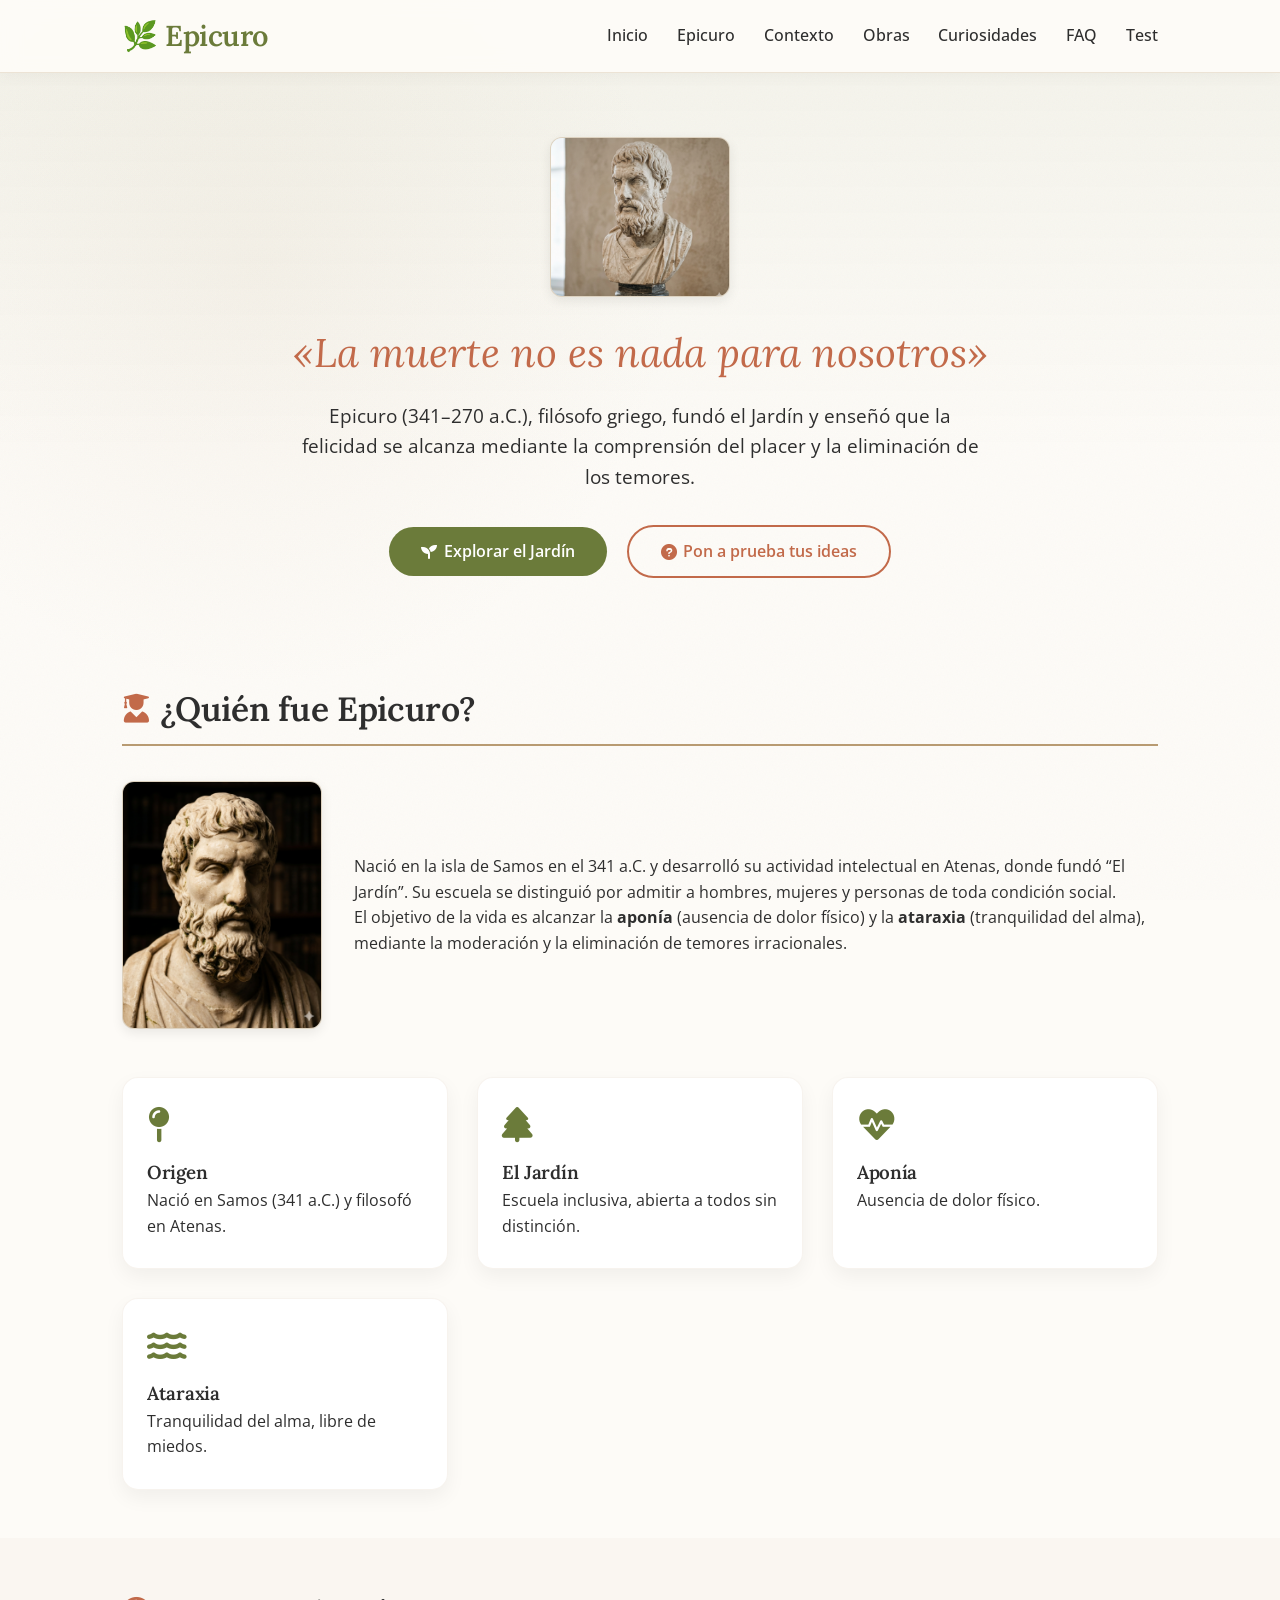
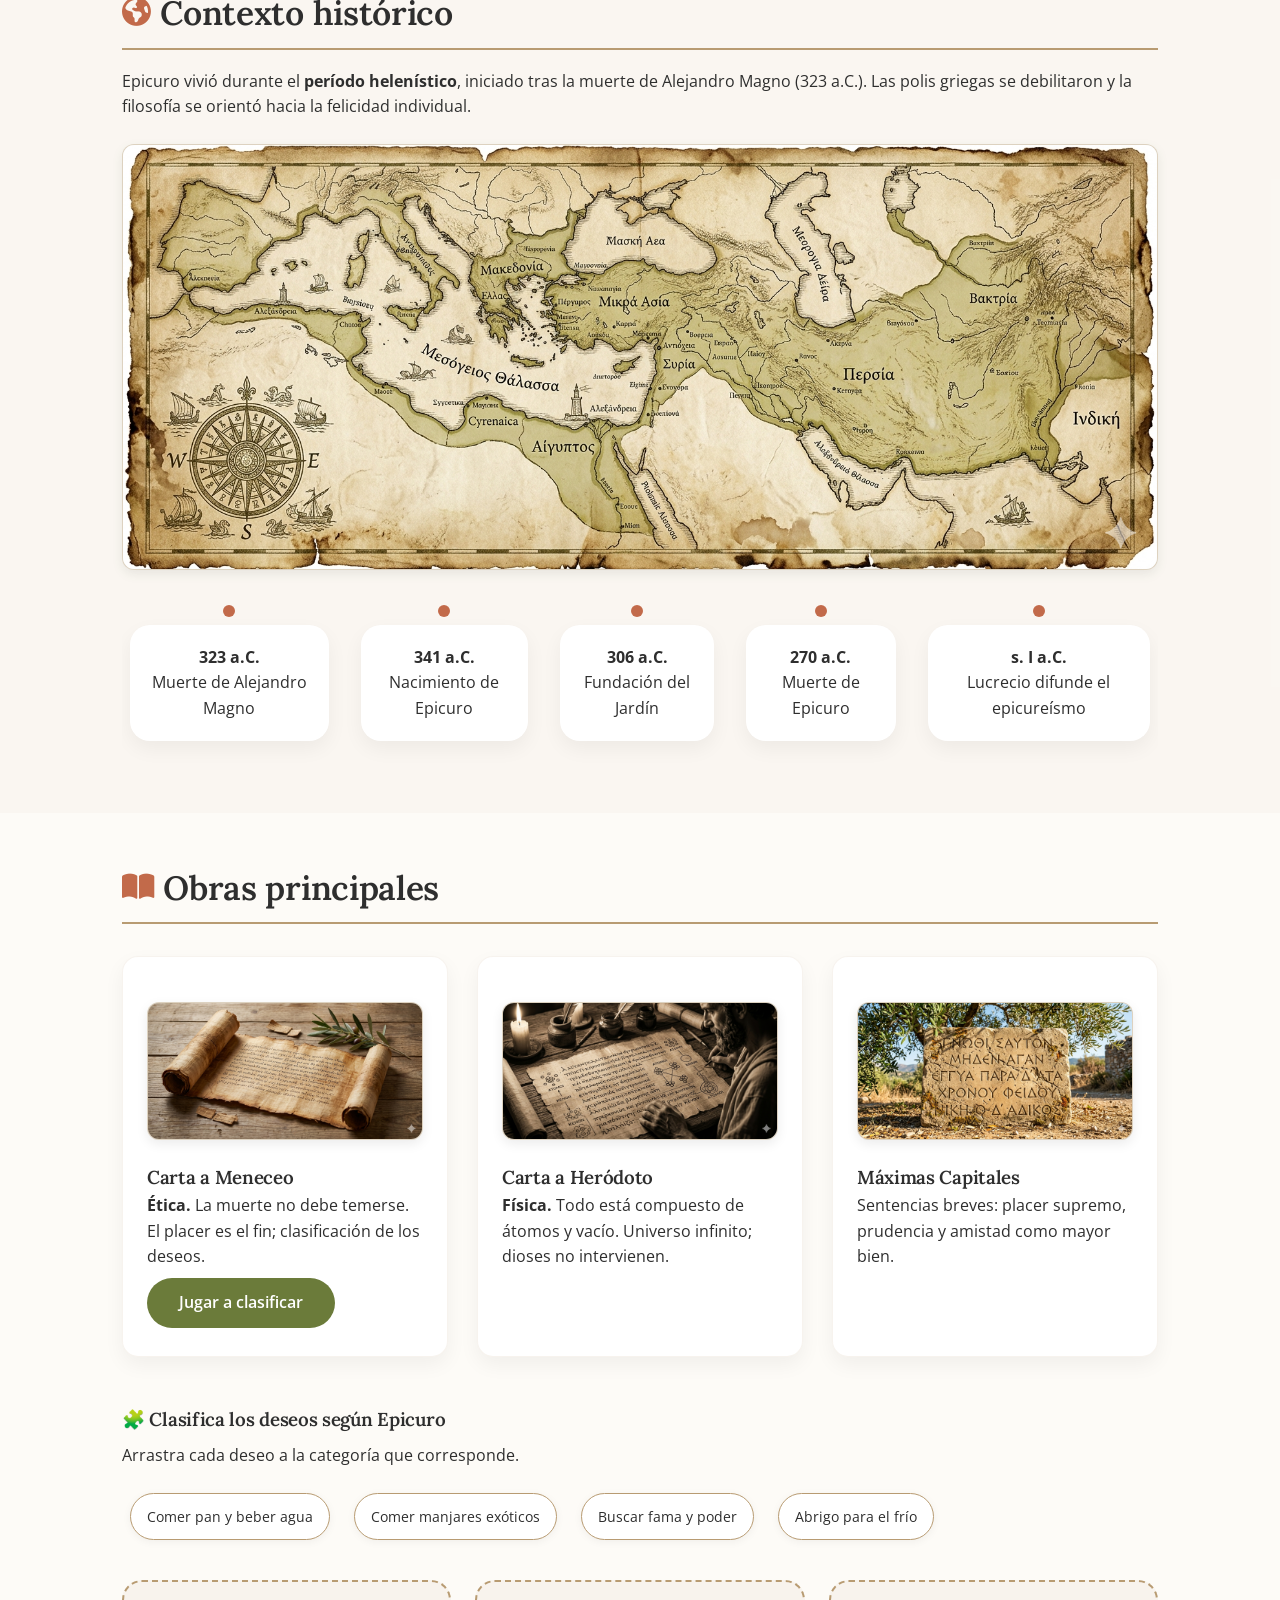
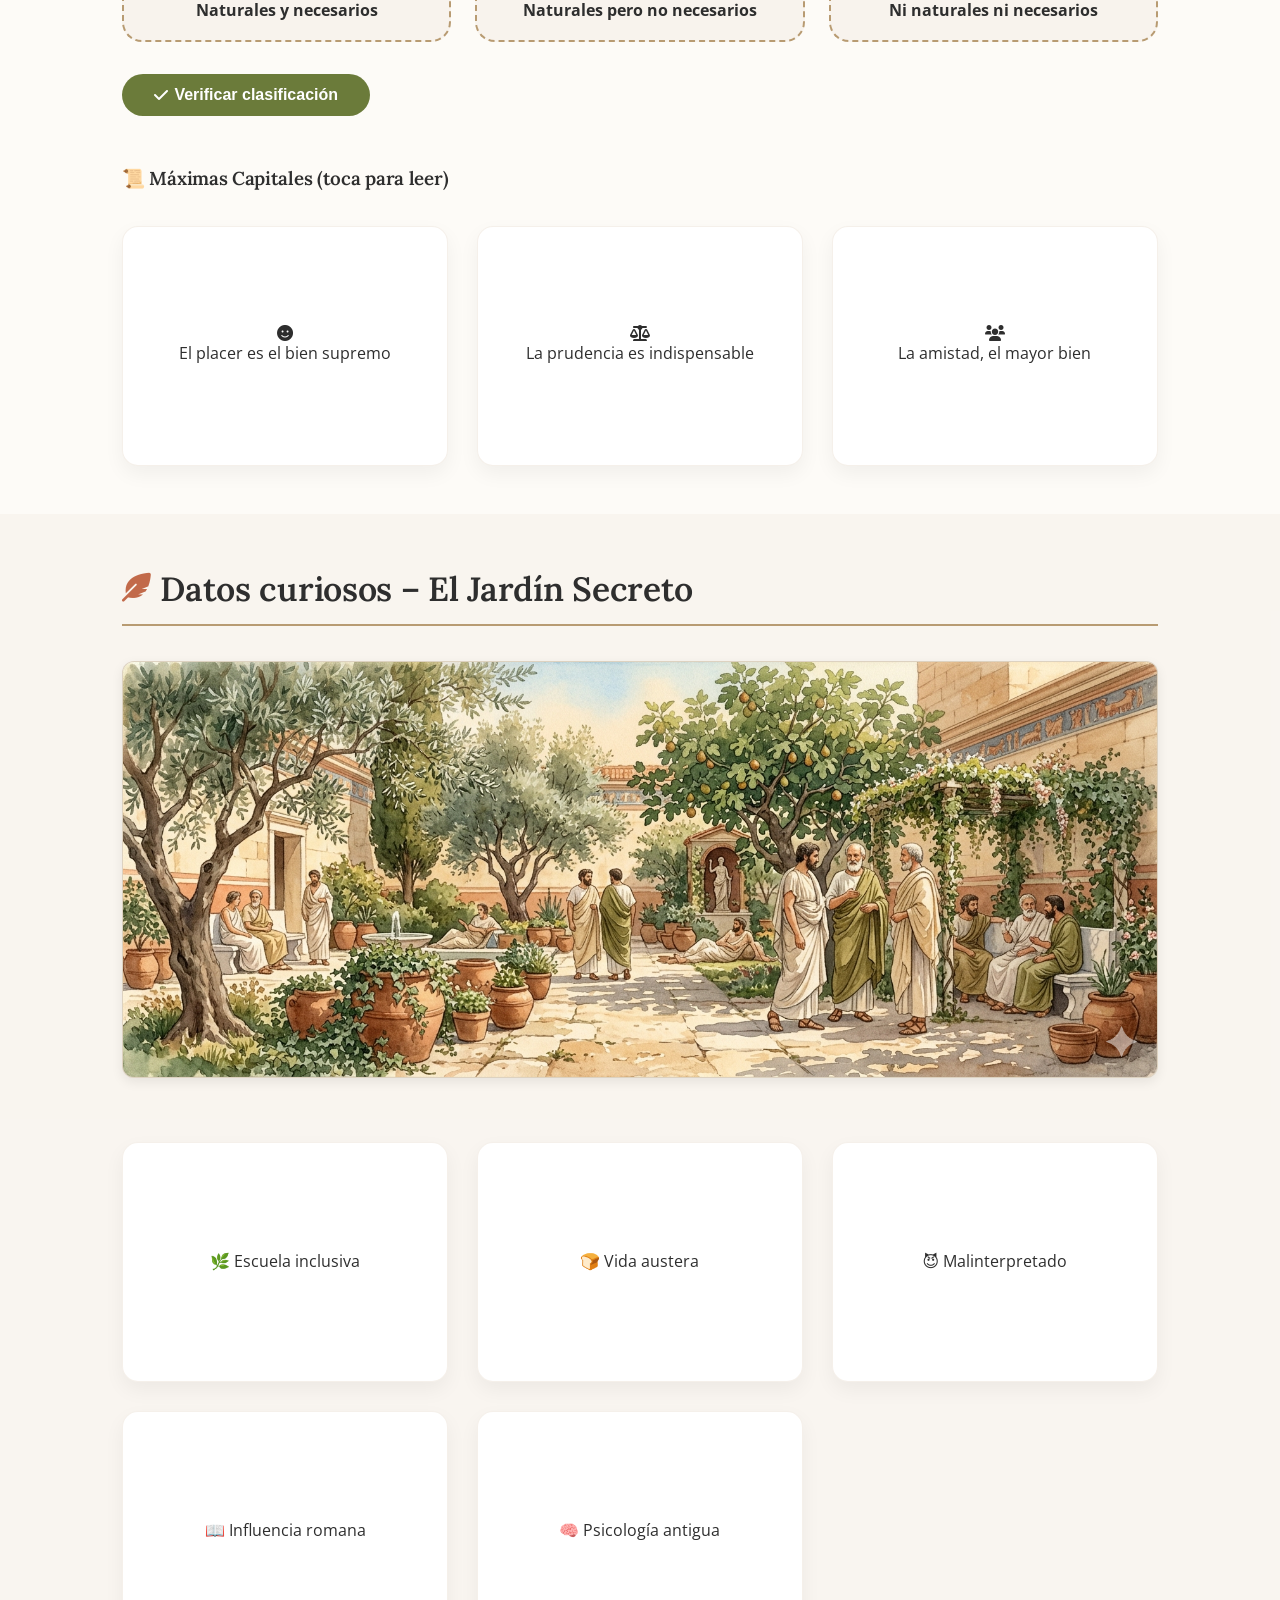
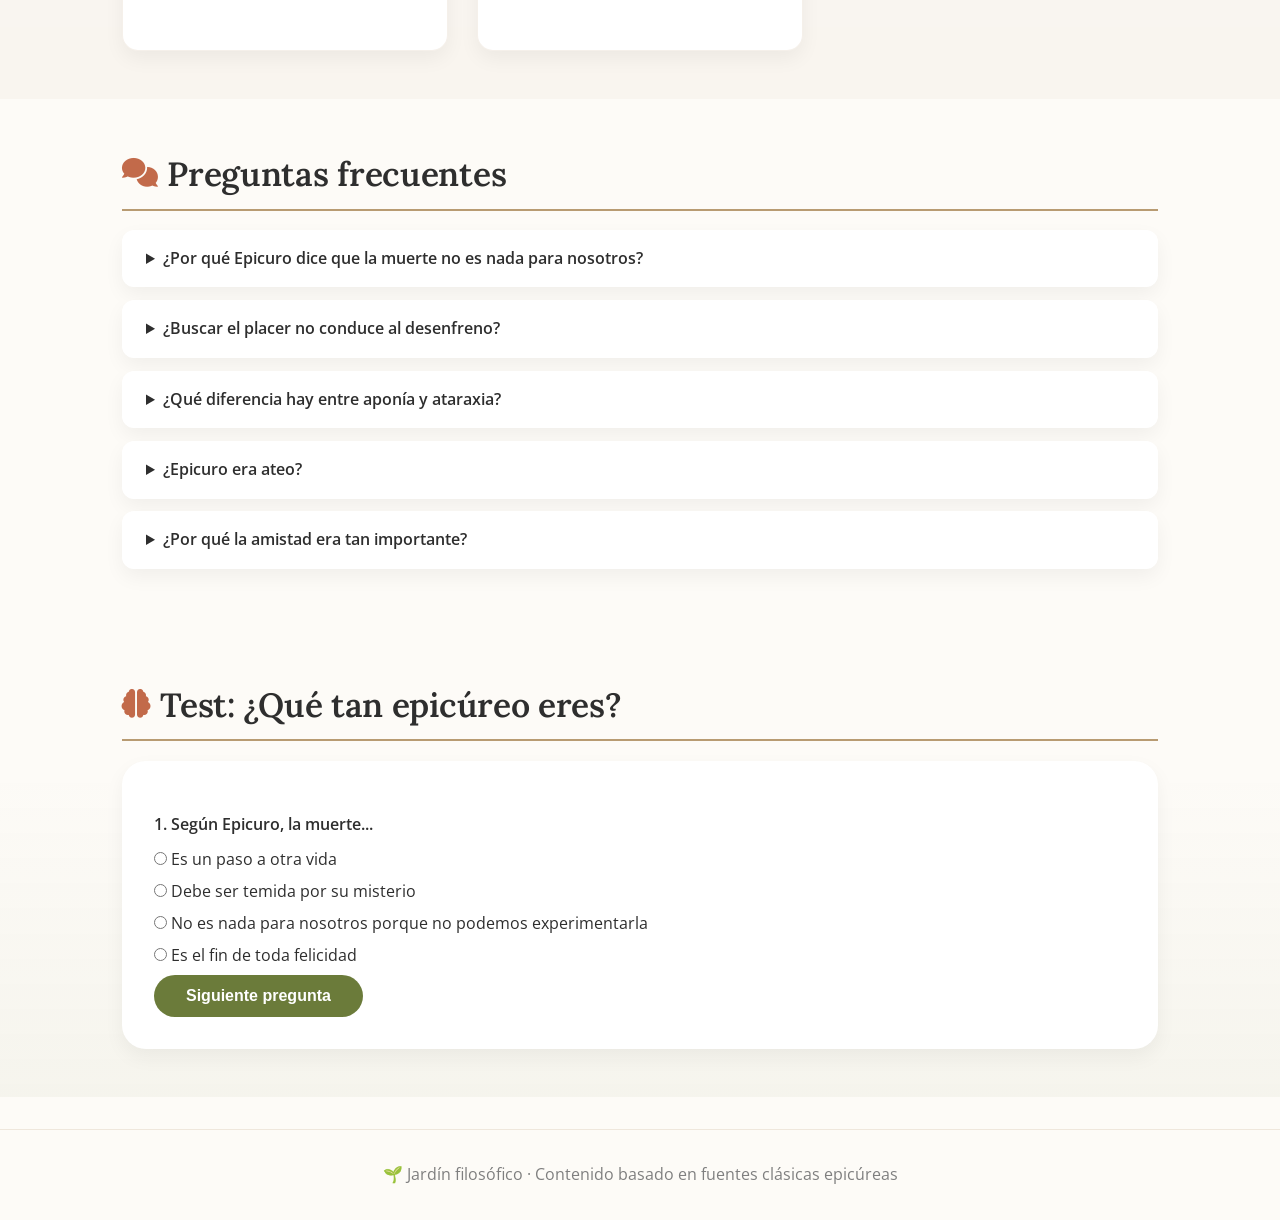
==== commit 944e4da6: "Update images in main.html to use local assets Replaced placeholder images with actual images for be" ====
--- a/main.html
+++ b/main.html
@@ -1,4 +1,5 @@
 <!DOCTYPE html>
+<!-- Hecho UNICAMENTE por Jhoan Rojas -->
 <html lang="es">
 <head>
   <meta charset="UTF-8">
@@ -437,21 +438,21 @@
     <section id="inicio" class="hero">
       <div class="container">
         <!-- Imagen decorativa: busto o símbolo -->
-        <img src="https://placehold.co/160x160/E8E0D5/6B7B3A?text=Epicuro" alt="Busto de Epicuro" class="img-placeholder img-hero" width="160" height="160">
+        <img src="img/busto-hero.png" alt="Busto de Epicuro" class="img-placeholder img-hero" width="160" height="160">
         <blockquote>«La muerte no es nada para nosotros»</blockquote>
         <p>Epicuro (341–270 a.C.), filósofo griego, fundó el Jardín y enseñó que la felicidad se alcanza mediante la comprensión del placer y la eliminación de los temores.</p>
         <a href="#curiosidades" class="btn"><i class="fas fa-seedling"></i> Explorar el Jardín</a>
         <a href="#test" class="btn btn-outline"><i class="fas fa-question-circle"></i> Pon a prueba tus ideas</a>
       </div>
     </section>
-
+<!-- Salomé Cardenas NO HIZO NADA -->
     <!-- Epicuro -->
     <section id="epicuro">
       <div class="container">
         <h2><i class="fas fa-user-graduate"></i> ¿Quién fue Epicuro?</h2>
         <!-- Imagen del busto de Epicuro (más grande) -->
         <div style="display:flex; gap:2rem; align-items:center; flex-wrap:wrap;">
-          <img src="https://placehold.co/250x300/EAE3D5/6B7B3A?text=Busto+de+Epicuro" alt="Representación de Epicuro" class="img-placeholder img-placeholder-sm" width="250" height="300">
+          <img src="img/busto-bio.png" alt="Representación de Epicuro" class="img-placeholder img-placeholder-sm" width="250" height="300">
           <div style="flex:1; min-width:250px;">
             <p>Nació en la isla de Samos en el 341 a.C. y desarrolló su actividad intelectual en Atenas, donde fundó “El Jardín”. Su escuela se distinguió por admitir a hombres, mujeres y personas de toda condición social.</p>
             <p>El objetivo de la vida es alcanzar la <strong>aponía</strong> (ausencia de dolor físico) y la <strong>ataraxia</strong> (tranquilidad del alma), mediante la moderación y la eliminación de temores irracionales.</p>
@@ -472,7 +473,7 @@
         <h2><i class="fas fa-globe-americas"></i> Contexto histórico</h2>
         <p>Epicuro vivió durante el <strong>período helenístico</strong>, iniciado tras la muerte de Alejandro Magno (323 a.C.). Las polis griegas se debilitaron y la filosofía se orientó hacia la felicidad individual.</p>
         <!-- Imagen de mapa o esquema -->
-        <img src="https://placehold.co/600x250/D4CFC4/6B7B3A?text=Mapa+del+mundo+helenístico" alt="Mapa del mundo helenístico" class="img-placeholder" style="max-width:100%; margin:1.5rem 0;">
+        <img src="img/mapa.png" alt="Mapa del mundo helenístico" class="img-placeholder" style="max-width:100%; margin:1.5rem 0;">
         <div class="timeline">
           <div class="timeline-item"><strong>323 a.C.</strong><br>Muerte de Alejandro Magno</div>
           <div class="timeline-item"><strong>341 a.C.</strong><br>Nacimiento de Epicuro</div>
@@ -489,18 +490,18 @@
         <h2><i class="fas fa-book-open"></i> Obras principales</h2>
         <div class="card-grid">
           <div class="card">
-            <img src="https://placehold.co/300x150/E8E0D5/6B7B3A?text=Carta+a+Meneceo" alt="Pergamino Carta a Meneceo" class="img-placeholder">
+            <img src="img/carta-meneceo.png" alt="Pergamino Carta a Meneceo" class="img-placeholder">
             <h3>Carta a Meneceo</h3>
             <p><strong>Ética.</strong> La muerte no debe temerse. El placer es el fin; clasificación de los deseos.</p>
             <a href="#juego-deseos" class="btn" style="margin-top:0.5rem;">Jugar a clasificar</a>
           </div>
           <div class="card">
-            <img src="https://placehold.co/300x150/E8E0D5/6B7B3A?text=Carta+a+Heródoto" alt="Pergamino Carta a Heródoto" class="img-placeholder">
+            <img src="img/carta-herodoto.png" alt="Pergamino Carta a Heródoto" class="img-placeholder">
             <h3>Carta a Heródoto</h3>
             <p><strong>Física.</strong> Todo está compuesto de átomos y vacío. Universo infinito; dioses no intervienen.</p>
           </div>
           <div class="card">
-            <img src="https://placehold.co/300x150/E8E0D5/6B7B3A?text=Máximas+Capitales" alt="Tabla con máximas" class="img-placeholder">
+            <img src="img/tabla-piedra.png" alt="Tabla con máximas" class="img-placeholder">
             <h3>Máximas Capitales</h3>
             <p>Sentencias breves: placer supremo, prudencia y amistad como mayor bien.</p>
           </div>
@@ -549,13 +550,13 @@
         </div>
       </div>
     </section>
-
+<!-- ME TOCÓ A MI HACERLO TODO -->
     <!-- Curiosidades -->
     <section id="curiosidades" style="background:rgba(184,155,114,0.06);">
       <div class="container">
         <h2><i class="fas fa-feather-alt"></i> Datos curiosos – El Jardín Secreto</h2>
         <!-- Imagen evocadora del Jardín -->
-        <img src="https://placehold.co/500x200/C5BFAF/6B7B3A?text=El+Jardín+de+Epicuro" alt="Ilustración del Jardín de Epicuro" class="img-placeholder" style="max-width:100%; margin-bottom:1.5rem;">
+        <img src="img/jardin.png" alt="Ilustración del Jardín de Epicuro" class="img-placeholder" style="max-width:100%; margin-bottom:1.5rem;">
         <div class="card-grid">
           <div class="flip-card" onclick="this.classList.toggle('flipped')">
             <div class="flip-card-inner">
